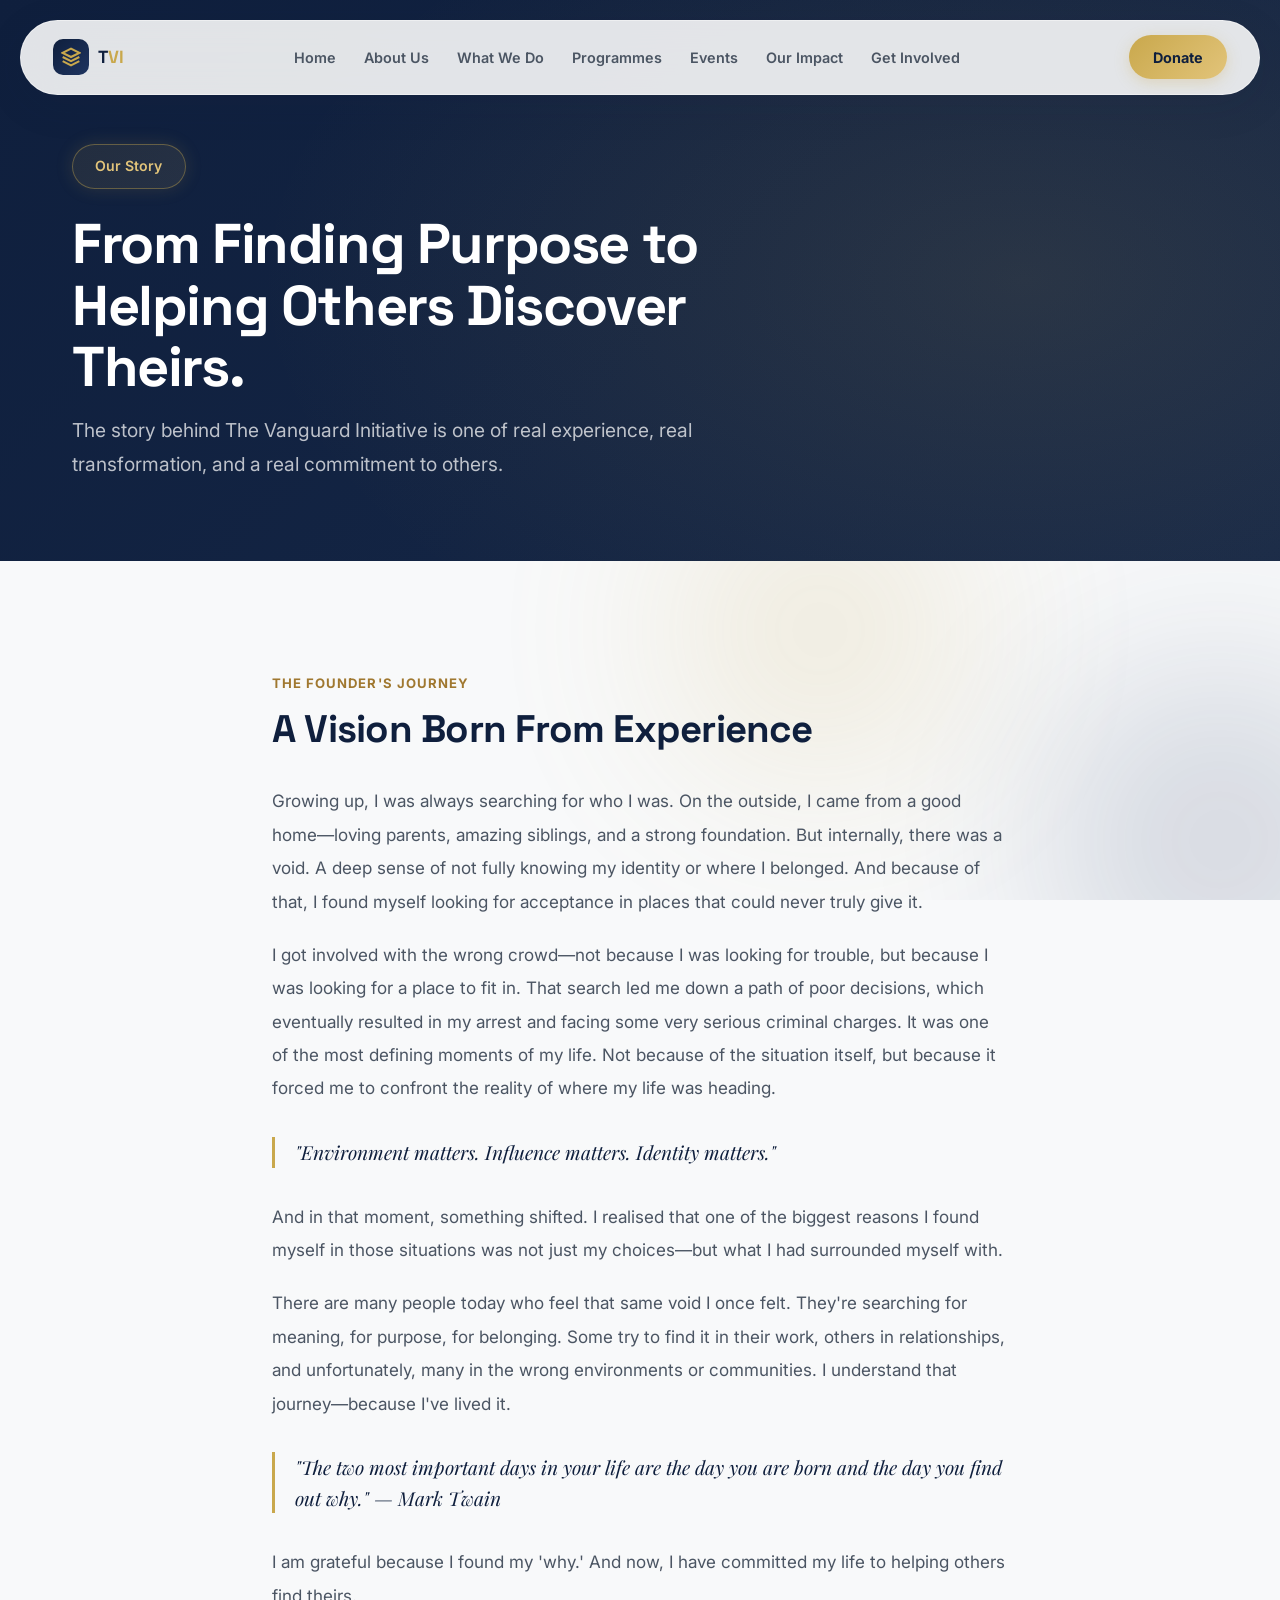
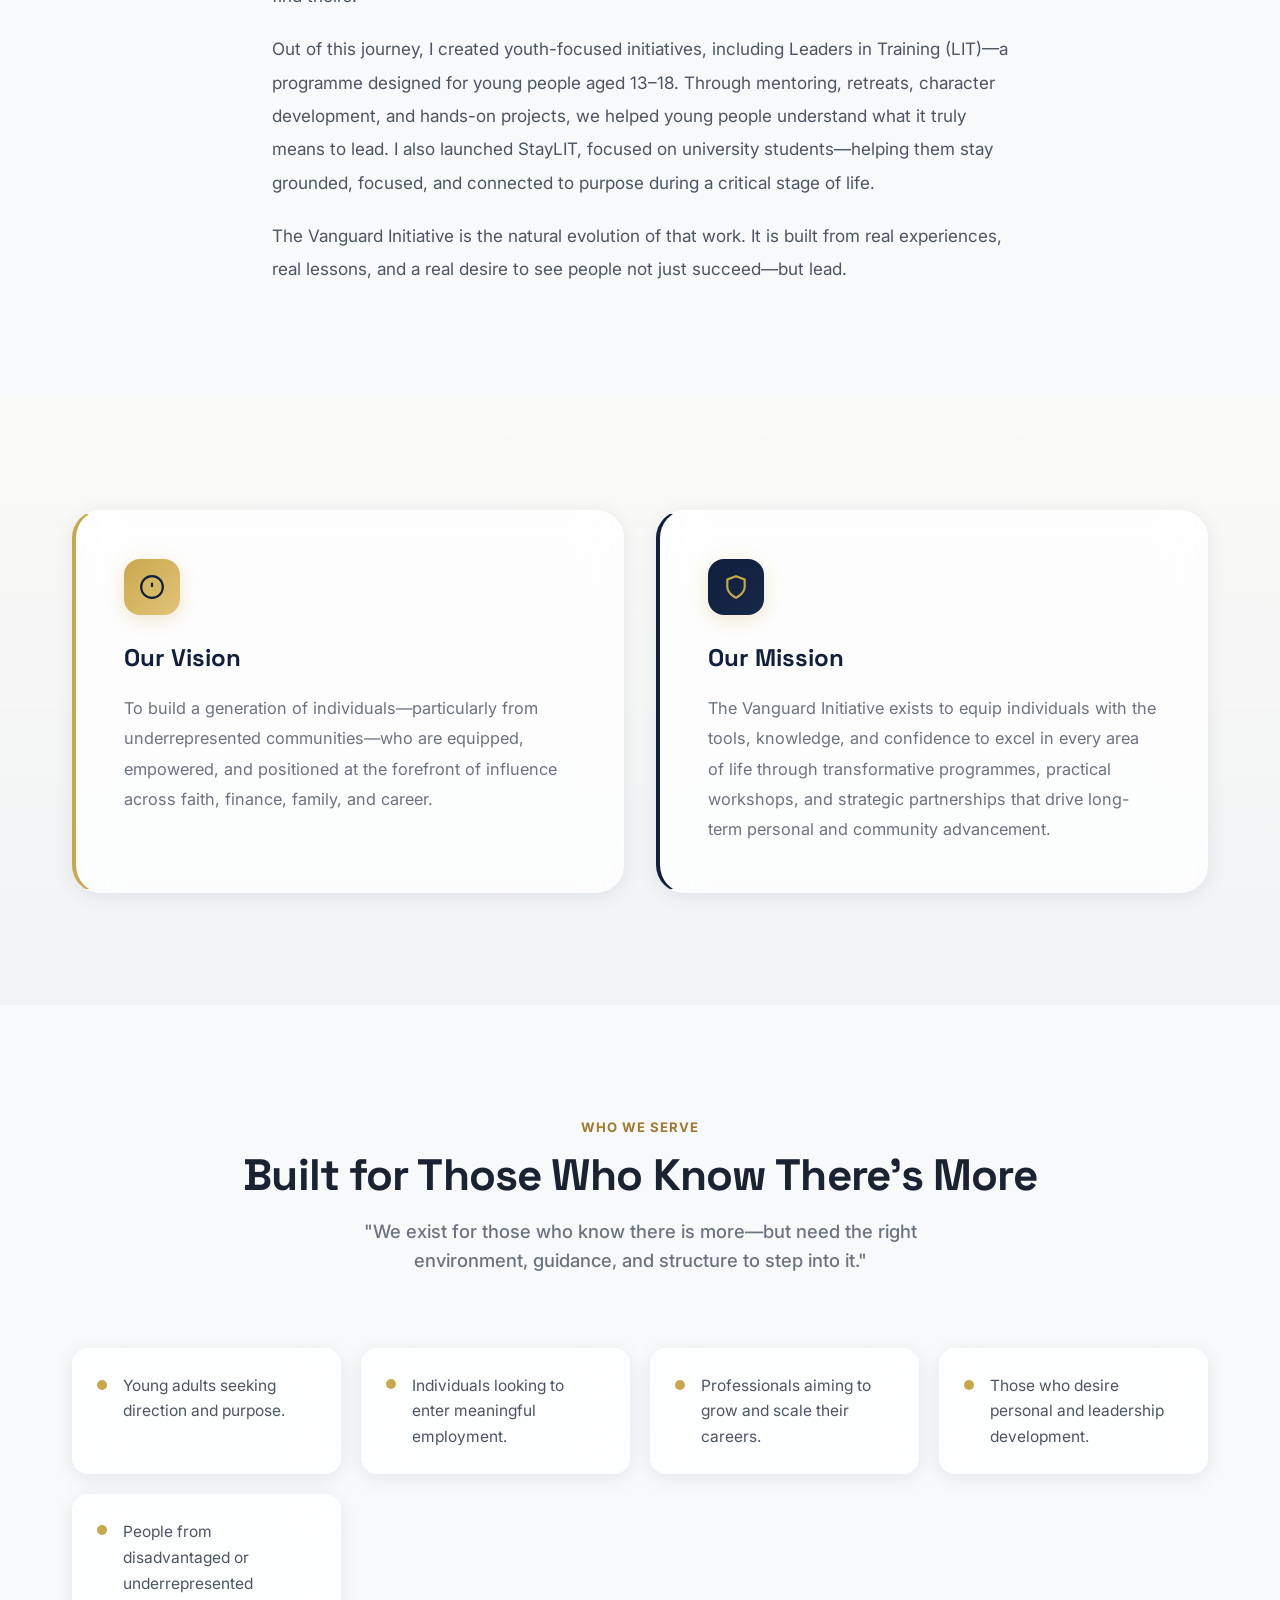
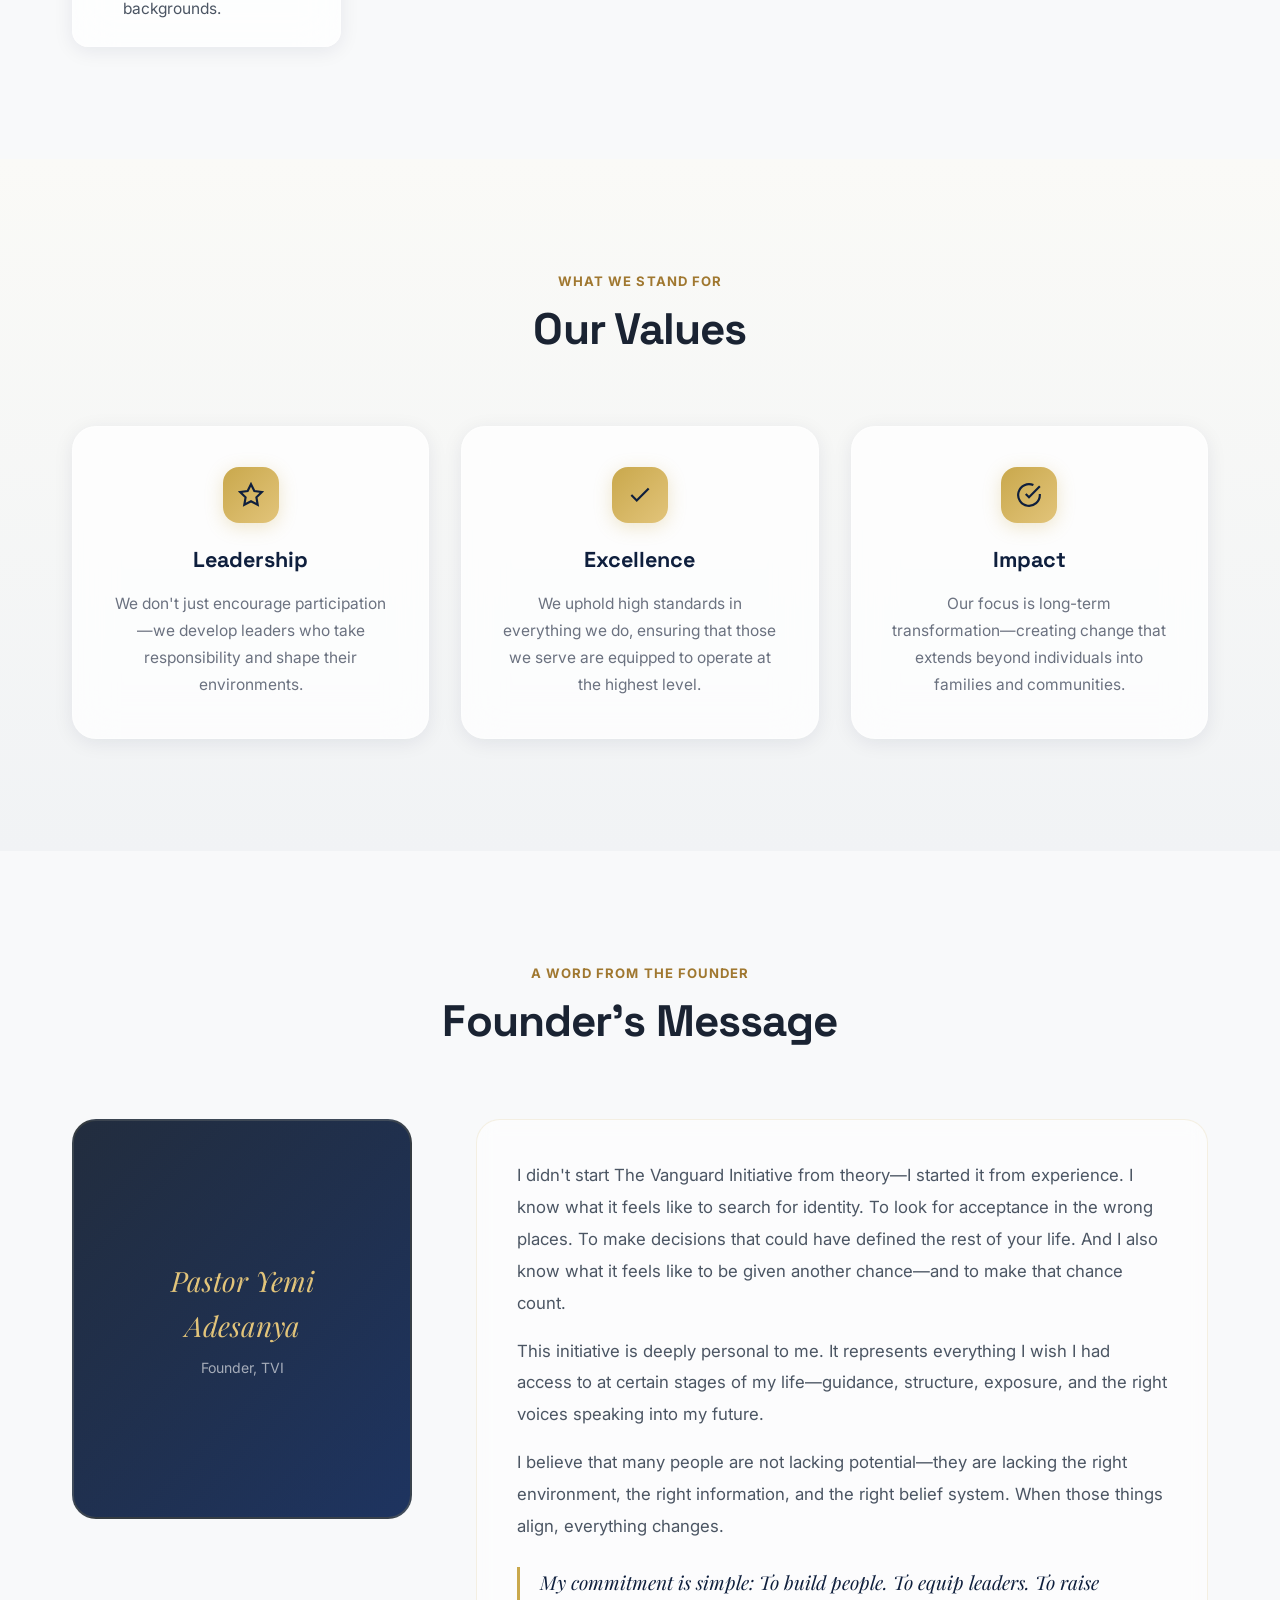
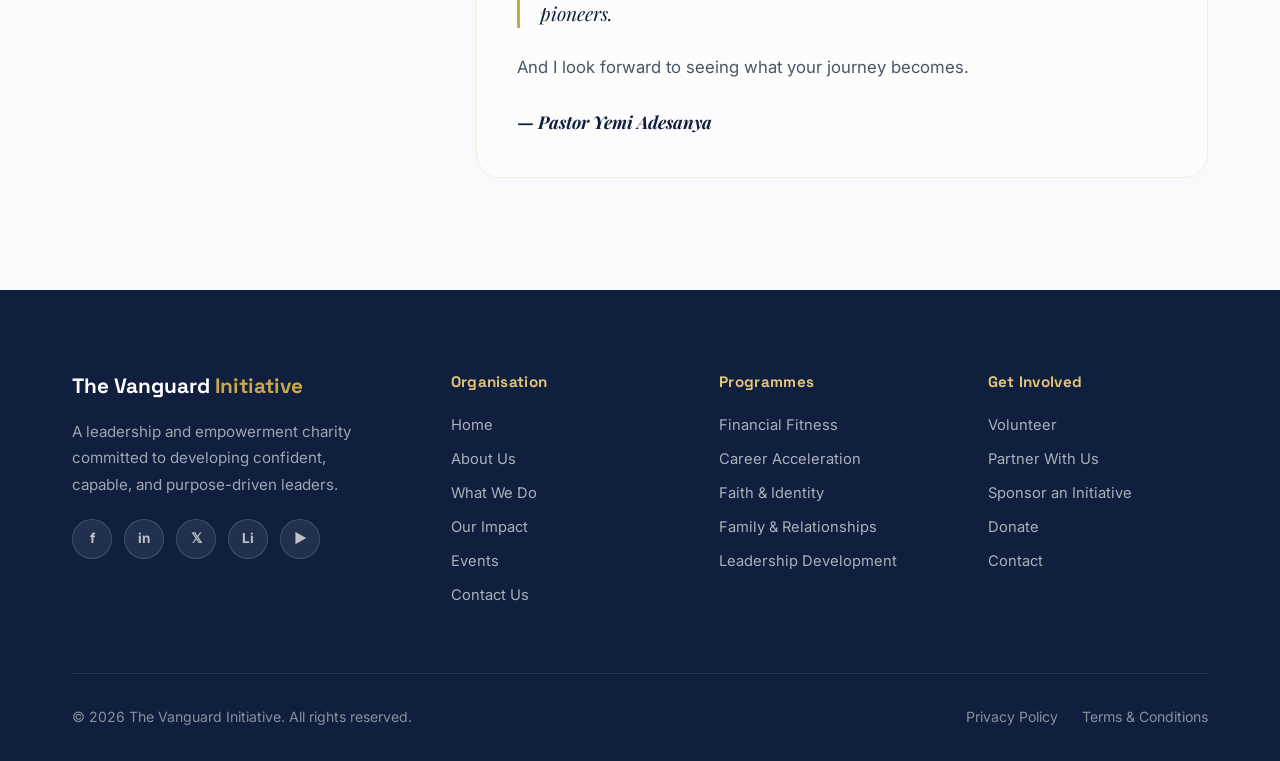
==== about.html @ 24e4d001 "Initial commit — TVI website" ====
<!DOCTYPE html>
<html lang="en">
<head>
<meta charset="UTF-8"/>
<meta name="viewport" content="width=device-width, initial-scale=1, viewport-fit=cover"/>
<title>About Us | The Vanguard Initiative</title>
<meta name="description" content="Learn the story behind TVI, our vision, mission, and the founder's journey."/>
<meta property="og:title" content="About Us | The Vanguard Initiative"/>
<meta property="og:description" content="Learn the story behind TVI, our vision, mission, and the founder's journey."/>
<meta property="og:type" content="website"/>
<link rel="preconnect" href="https://fonts.googleapis.com"/>
<link href="https://fonts.googleapis.com/css2?family=Inter:wght@300;400;500;600;700;800;900&family=Space+Grotesk:wght@300;400;500;600;700&family=Playfair+Display:ital,wght@0,700;1,700&display=swap" rel="stylesheet"/>
<link rel="stylesheet" href="/assets/style.css"/>
</head>
<body>

<div class="animated-bg">
  <div class="glow-orb glow-orb-1"></div>
  <div class="glow-orb glow-orb-2"></div>
  <div class="glow-orb glow-orb-3"></div>
</div>

<!-- NAV -->
<nav class="nav-bar">
  <div class="nav-content">
    <a class="nav-logo" href="/">
      <div class="nav-logo-icon">
        <svg viewBox="0 0 24 24" fill="none" stroke="currentColor" stroke-width="2.5"><path d="M12 2L2 7l10 5 10-5-10-5z"/><path d="M2 17l10 5 10-5"/><path d="M2 12l10 5 10-5"/></svg>
      </div>
      <span class="nav-logo-text">T<span>VI</span></span>
    </a>
    <div class="nav-links" id="desktopNav">
      <a href="/">Home</a>
      <a href="/about.html">About Us</a>
      <a href="/what-we-do.html">What We Do</a>
      <a href="/programmes.html">Programmes</a>
      <a href="/events.html">Events</a>
      <a href="/impact.html">Our Impact</a>
      <a href="/get-involved.html">Get Involved</a>
    </div>
    <div style="display:flex;align-items:center;gap:0.75rem;">
      <a class="nav-donate" href="/donate.html">Donate</a>
      <button class="mobile-menu-btn" onclick="toggleMobileMenu()" aria-label="Menu">
        <svg id="menuIcon" viewBox="0 0 24 24" fill="none" stroke="currentColor" stroke-width="2.5"><line x1="3" y1="6" x2="21" y2="6"/><line x1="3" y1="12" x2="21" y2="12"/><line x1="3" y1="18" x2="21" y2="18"/></svg>
      </button>
    </div>
  </div>
  <div class="mobile-menu" id="mobileMenu">
    <a href="/">Home</a>
    <a href="/about.html">About Us</a>
    <a href="/what-we-do.html">What We Do</a>
    <a href="/programmes.html">Programmes</a>
    <a href="/events.html">Events</a>
    <a href="/impact.html">Our Impact</a>
    <a href="/get-involved.html">Get Involved</a>
    <a href="/contact.html">Contact Us</a>
    <a class="nav-donate" href="/donate.html">Donate</a>
  </div>
</nav>

<main>

  <div class="hero-inner">
    <div class="container">
      <div class="hero-inner-content">
        <div class="hero-badge" style="margin-bottom:1.5rem;">Our Story</div>
        <h1>From Finding Purpose to Helping Others Discover Theirs.</h1>
        <p>The story behind The Vanguard Initiative is one of real experience, real transformation, and a real commitment to others.</p>
      </div>
    </div>
  </div>

  <section class="section">
    <div class="container-sm">
      <span class="section-eyebrow" style="display:block;margin-bottom:0.75rem;">The Founder's Journey</span>
      <h2 style="font-family:'Space Grotesk',sans-serif;font-size:2.4rem;font-weight:800;color:var(--navy);letter-spacing:-0.02em;margin-bottom:2rem;line-height:1.2;">A Vision Born From Experience</h2>
      <div style="font-size:1.07rem;color:var(--gray-700);line-height:1.95;">
        <p style="margin-bottom:1.25rem;">Growing up, I was always searching for who I was. On the outside, I came from a good home—loving parents, amazing siblings, and a strong foundation. But internally, there was a void. A deep sense of not fully knowing my identity or where I belonged. And because of that, I found myself looking for acceptance in places that could never truly give it.</p>
        <p style="margin-bottom:1.25rem;">I got involved with the wrong crowd—not because I was looking for trouble, but because I was looking for a place to fit in. That search led me down a path of poor decisions, which eventually resulted in my arrest and facing some very serious criminal charges. It was one of the most defining moments of my life. Not because of the situation itself, but because it forced me to confront the reality of where my life was heading.</p>
        <div class="pull-quote" style="margin:2rem 0;">"Environment matters. Influence matters. Identity matters."</div>
        <p style="margin-bottom:1.25rem;">And in that moment, something shifted. I realised that one of the biggest reasons I found myself in those situations was not just my choices—but what I had surrounded myself with.</p>
        <p style="margin-bottom:1.25rem;">There are many people today who feel that same void I once felt. They're searching for meaning, for purpose, for belonging. Some try to find it in their work, others in relationships, and unfortunately, many in the wrong environments or communities. I understand that journey—because I've lived it.</p>
        <div class="pull-quote" style="margin:2rem 0;">"The two most important days in your life are the day you are born and the day you find out why." — Mark Twain</div>
        <p style="margin-bottom:1.25rem;">I am grateful because I found my 'why.' And now, I have committed my life to helping others find theirs.</p>
        <p style="margin-bottom:1.25rem;">Out of this journey, I created youth-focused initiatives, including Leaders in Training (LIT)—a programme designed for young people aged 13–18. Through mentoring, retreats, character development, and hands-on projects, we helped young people understand what it truly means to lead. I also launched StayLIT, focused on university students—helping them stay grounded, focused, and connected to purpose during a critical stage of life.</p>
        <p>The Vanguard Initiative is the natural evolution of that work. It is built from real experiences, real lessons, and a real desire to see people not just succeed—but lead.</p>
      </div>
    </div>
  </section>

  <section class="section section-alt">
    <div class="container">
      <div class="cards-grid-2">
        <div class="glass-card" style="padding:3rem;border-radius:28px;border-left:4px solid var(--gold);">
          <div class="icon-box" style="margin-bottom:1.5rem;"><svg viewBox="0 0 24 24" fill="none" stroke="currentColor" stroke-width="2"><circle cx="12" cy="12" r="10"/><line x1="12" y1="8" x2="12" y2="12"/><line x1="12" y1="16" x2="12.01" y2="16"/></svg></div>
          <h3 style="font-family:'Space Grotesk',sans-serif;font-size:1.5rem;font-weight:800;color:var(--navy);margin-bottom:1rem;">Our Vision</h3>
          <p style="color:var(--gray-600);line-height:1.85;font-size:1.02rem;">To build a generation of individuals—particularly from underrepresented communities—who are equipped, empowered, and positioned at the forefront of influence across faith, finance, family, and career.</p>
        </div>
        <div class="glass-card" style="padding:3rem;border-radius:28px;border-left:4px solid var(--navy);">
          <div class="icon-box icon-box-navy" style="margin-bottom:1.5rem;"><svg viewBox="0 0 24 24" fill="none" stroke="currentColor" stroke-width="2"><path d="M12 22s8-4 8-10V5l-8-3-8 3v7c0 6 8 10 8 10z"/></svg></div>
          <h3 style="font-family:'Space Grotesk',sans-serif;font-size:1.5rem;font-weight:800;color:var(--navy);margin-bottom:1rem;">Our Mission</h3>
          <p style="color:var(--gray-600);line-height:1.85;font-size:1.02rem;">The Vanguard Initiative exists to equip individuals with the tools, knowledge, and confidence to excel in every area of life through transformative programmes, practical workshops, and strategic partnerships that drive long-term personal and community advancement.</p>
        </div>
      </div>
    </div>
  </section>

  <section class="section">
    <div class="container">
      <div class="section-header">
        <span class="section-eyebrow">Who We Serve</span>
        <h2 class="section-title">Built for Those Who Know There's More</h2>
        <p class="section-subtitle">"We exist for those who know there is more—but need the right environment, guidance, and structure to step into it."</p>
      </div>
      <div class="audience-grid">
        <div class="audience-card glass-card"><div class="audience-dot"></div><p>Young adults seeking direction and purpose.</p></div>
        <div class="audience-card glass-card"><div class="audience-dot"></div><p>Individuals looking to enter meaningful employment.</p></div>
        <div class="audience-card glass-card"><div class="audience-dot"></div><p>Professionals aiming to grow and scale their careers.</p></div>
        <div class="audience-card glass-card"><div class="audience-dot"></div><p>Those who desire personal and leadership development.</p></div>
        <div class="audience-card glass-card"><div class="audience-dot"></div><p>People from disadvantaged or underrepresented backgrounds.</p></div>
      </div>
    </div>
  </section>

  <section class="section section-alt">
    <div class="container">
      <div class="section-header">
        <span class="section-eyebrow">What We Stand For</span>
        <h2 class="section-title">Our Values</h2>
      </div>
      <div class="cards-grid-3">
        <div class="value-card glass-card">
          <div class="icon-box" style="margin:0 auto;"><svg viewBox="0 0 24 24" fill="none" stroke="currentColor" stroke-width="2"><polygon points="12 2 15.09 8.26 22 9.27 17 14.14 18.18 21.02 12 17.77 5.82 21.02 7 14.14 2 9.27 8.91 8.26 12 2"/></svg></div>
          <h3>Leadership</h3>
          <p>We don't just encourage participation—we develop leaders who take responsibility and shape their environments.</p>
        </div>
        <div class="value-card glass-card">
          <div class="icon-box" style="margin:0 auto;"><svg viewBox="0 0 24 24" fill="none" stroke="currentColor" stroke-width="2"><polyline points="20 6 9 17 4 12"/></svg></div>
          <h3>Excellence</h3>
          <p>We uphold high standards in everything we do, ensuring that those we serve are equipped to operate at the highest level.</p>
        </div>
        <div class="value-card glass-card">
          <div class="icon-box" style="margin:0 auto;"><svg viewBox="0 0 24 24" fill="none" stroke="currentColor" stroke-width="2"><path d="M22 11.08V12a10 10 0 1 1-5.93-9.14"/><polyline points="22 4 12 14.01 9 11.01"/></svg></div>
          <h3>Impact</h3>
          <p>Our focus is long-term transformation—creating change that extends beyond individuals into families and communities.</p>
        </div>
      </div>
    </div>
  </section>

  <section class="section">
    <div class="container">
      <div class="section-header">
        <span class="section-eyebrow">A Word From the Founder</span>
        <h2 class="section-title">Founder's Message</h2>
      </div>
      <div class="founder-wrap">
        <div class="founder-img">
          <div class="founder-img-inner">
            <span class="serif">Pastor Yemi<br>Adesanya</span>
            <p style="color:rgba(255,255,255,0.6);font-size:0.88rem;margin-top:0.5rem;">Founder, TVI</p>
          </div>
        </div>
        <div class="founder-msg">
          <blockquote>
            <p style="margin-bottom:1rem;">I didn't start The Vanguard Initiative from theory—I started it from experience. I know what it feels like to search for identity. To look for acceptance in the wrong places. To make decisions that could have defined the rest of your life. And I also know what it feels like to be given another chance—and to make that chance count.</p>
            <p style="margin-bottom:1rem;">This initiative is deeply personal to me. It represents everything I wish I had access to at certain stages of my life—guidance, structure, exposure, and the right voices speaking into my future.</p>
            <p style="margin-bottom:1rem;">I believe that many people are not lacking potential—they are lacking the right environment, the right information, and the right belief system. When those things align, everything changes.</p>
            <div class="pull-quote" style="margin:1.5rem 0;">My commitment is simple: To build people. To equip leaders. To raise pioneers.</div>
            <p>And I look forward to seeing what your journey becomes.</p>
          </blockquote>
          <p class="founder-sig">— Pastor Yemi Adesanya</p>
        </div>
      </div>
    </div>
  </section>

</main>

<!-- FOOTER IN HOME (shared via include trick) -->
</div>

<!-- ===== ABOUT ===== -->
<div class="page" id="page-about">
  <div class="hero-inner">
    <div class="container">
      <div class="hero-inner-content">
        <div class="hero-badge" style="margin-bottom:1.5rem;">Our Story</div>
        <h1>From Finding Purpose to Helping Others Discover Theirs.</h1>
        <p>The story behind The Vanguard Initiative is one of real experience, real transformation, and a real commitment to others.</p>
      </div>
    </div>
  </div>

  <section class="section">
    <div class="container-sm">
      <span class="section-eyebrow" style="display:block;margin-bottom:0.75rem;">The Founder's Journey</span>
      <h2 style="font-family:'Space Grotesk',sans-serif;font-size:2.4rem;font-weight:800;color:var(--navy);letter-spacing:-0.02em;margin-bottom:2rem;line-height:1.2;">A Vision Born From Experience</h2>
      <div style="font-size:1.07rem;color:var(--gray-700);line-height:1.95;">
        <p style="margin-bottom:1.25rem;">Growing up, I was always searching for who I was. On the outside, I came from a good home—loving parents, amazing siblings, and a strong foundation. But internally, there was a void. A deep sense of not fully knowing my identity or where I belonged. And because of that, I found myself looking for acceptance in places that could never truly give it.</p>
        <p style="margin-bottom:1.25rem;">I got involved with the wrong crowd—not because I was looking for trouble, but because I was looking for a place to fit in. That search led me down a path of poor decisions, which eventually resulted in my arrest and facing some very serious criminal charges. It was one of the most defining moments of my life. Not because of the situation itself, but because it forced me to confront the reality of where my life was heading.</p>
        <div class="pull-quote" style="margin:2rem 0;">"Environment matters. Influence matters. Identity matters."</div>
        <p style="margin-bottom:1.25rem;">And in that moment, something shifted. I realised that one of the biggest reasons I found myself in those situations was not just my choices—but what I had surrounded myself with.</p>
        <p style="margin-bottom:1.25rem;">There are many people today who feel that same void I once felt. They're searching for meaning, for purpose, for belonging. Some try to find it in their work, others in relationships, and unfortunately, many in the wrong environments or communities. I understand that journey—because I've lived it.</p>
        <div class="pull-quote" style="margin:2rem 0;">"The two most important days in your life are the day you are born and the day you find out why." — Mark Twain</div>
        <p style="margin-bottom:1.25rem;">I am grateful because I found my 'why.' And now, I have committed my life to helping others find theirs.</p>
        <p style="margin-bottom:1.25rem;">Out of this journey, I created youth-focused initiatives, including Leaders in Training (LIT)—a programme designed for young people aged 13–18. Through mentoring, retreats, character development, and hands-on projects, we helped young people understand what it truly means to lead. I also launched StayLIT, focused on university students—helping them stay grounded, focused, and connected to purpose during a critical stage of life.</p>
        <p>The Vanguard Initiative is the natural evolution of that work. It is built from real experiences, real lessons, and a real desire to see people not just succeed—but lead.</p>
      </div>
    </div>
  </section>

  <section class="section section-alt">
    <div class="container">
      <div class="cards-grid-2">
        <div class="glass-card" style="padding:3rem;border-radius:28px;border-left:4px solid var(--gold);">
          <div class="icon-box" style="margin-bottom:1.5rem;"><svg viewBox="0 0 24 24" fill="none" stroke="currentColor" stroke-width="2"><circle cx="12" cy="12" r="10"/><line x1="12" y1="8" x2="12" y2="12"/><line x1="12" y1="16" x2="12.01" y2="16"/></svg></div>
          <h3 style="font-family:'Space Grotesk',sans-serif;font-size:1.5rem;font-weight:800;color:var(--navy);margin-bottom:1rem;">Our Vision</h3>
          <p style="color:var(--gray-600);line-height:1.85;font-size:1.02rem;">To build a generation of individuals—particularly from underrepresented communities—who are equipped, empowered, and positioned at the forefront of influence across faith, finance, family, and career.</p>
        </div>
        <div class="glass-card" style="padding:3rem;border-radius:28px;border-left:4px solid var(--navy);">
          <div class="icon-box icon-box-navy" style="margin-bottom:1.5rem;"><svg viewBox="0 0 24 24" fill="none" stroke="currentColor" stroke-width="2"><path d="M12 22s8-4 8-10V5l-8-3-8 3v7c0 6 8 10 8 10z"/></svg></div>
          <h3 style="font-family:'Space Grotesk',sans-serif;font-size:1.5rem;font-weight:800;color:var(--navy);margin-bottom:1rem;">Our Mission</h3>
          <p style="color:var(--gray-600);line-height:1.85;font-size:1.02rem;">The Vanguard Initiative exists to equip individuals with the tools, knowledge, and confidence to excel in every area of life through transformative programmes, practical workshops, and strategic partnerships that drive long-term personal and community advancement.</p>
        </div>
      </div>
    </div>
  </section>

  <section class="section">
    <div class="container">
      <div class="section-header">
        <span class="section-eyebrow">Who We Serve</span>
        <h2 class="section-title">Built for Those Who Know There's More</h2>
        <p class="section-subtitle">"We exist for those who know there is more—but need the right environment, guidance, and structure to step into it."</p>
      </div>
      <div class="audience-grid">
        <div class="audience-card glass-card"><div class="audience-dot"></div><p>Young adults seeking direction and purpose.</p></div>
        <div class="audience-card glass-card"><div class="audience-dot"></div><p>Individuals looking to enter meaningful employment.</p></div>
        <div class="audience-card glass-card"><div class="audience-dot"></div><p>Professionals aiming to grow and scale their careers.</p></div>
        <div class="audience-card glass-card"><div class="audience-dot"></div><p>Those who desire personal and leadership development.</p></div>
        <div class="audience-card glass-card"><div class="audience-dot"></div><p>People from disadvantaged or underrepresented backgrounds.</p></div>
      </div>
    </div>
  </section>

  <section class="section section-alt">
    <div class="container">
      <div class="section-header">
        <span class="section-eyebrow">What We Stand For</span>
        <h2 class="section-title">Our Values</h2>
      </div>
      <div class="cards-grid-3">
        <div class="value-card glass-card">
          <div class="icon-box" style="margin:0 auto;"><svg viewBox="0 0 24 24" fill="none" stroke="currentColor" stroke-width="2"><polygon points="12 2 15.09 8.26 22 9.27 17 14.14 18.18 21.02 12 17.77 5.82 21.02 7 14.14 2 9.27 8.91 8.26 12 2"/></svg></div>
          <h3>Leadership</h3>
          <p>We don't just encourage participation—we develop leaders who take responsibility and shape their environments.</p>
        </div>
        <div class="value-card glass-card">
          <div class="icon-box" style="margin:0 auto;"><svg viewBox="0 0 24 24" fill="none" stroke="currentColor" stroke-width="2"><polyline points="20 6 9 17 4 12"/></svg></div>
          <h3>Excellence</h3>
          <p>We uphold high standards in everything we do, ensuring that those we serve are equipped to operate at the highest level.</p>
        </div>
        <div class="value-card glass-card">
          <div class="icon-box" style="margin:0 auto;"><svg viewBox="0 0 24 24" fill="none" stroke="currentColor" stroke-width="2"><path d="M22 11.08V12a10 10 0 1 1-5.93-9.14"/><polyline points="22 4 12 14.01 9 11.01"/></svg></div>
          <h3>Impact</h3>
          <p>Our focus is long-term transformation—creating change that extends beyond individuals into families and communities.</p>
        </div>
      </div>
    </div>
  </section>

  <section class="section">
    <div class="container">
      <div class="section-header">
        <span class="section-eyebrow">A Word From the Founder</span>
        <h2 class="section-title">Founder's Message</h2>
      </div>
      <div class="founder-wrap">
        <div class="founder-img">
          <div class="founder-img-inner">
            <span class="serif">Pastor Yemi<br>Adesanya</span>
            <p style="color:rgba(255,255,255,0.6);font-size:0.88rem;margin-top:0.5rem;">Founder, TVI</p>
          </div>
        </div>
        <div class="founder-msg">
          <blockquote>
            <p style="margin-bottom:1rem;">I didn't start The Vanguard Initiative from theory—I started it from experience. I know what it feels like to search for identity. To look for acceptance in the wrong places. To make decisions that could have defined the rest of your life. And I also know what it feels like to be given another chance—and to make that chance count.</p>
            <p style="margin-bottom:1rem;">This initiative is deeply personal to me. It represents everything I wish I had access to at certain stages of my life—guidance, structure, exposure, and the right voices speaking into my future.</p>
            <p style="margin-bottom:1rem;">I believe that many people are not lacking potential—they are lacking the right environment, the right information, and the right belief system. When those things align, everything changes.</p>
            <div class="pull-quote" style="margin:1.5rem 0;">My commitment is simple: To build people. To equip leaders. To raise pioneers.</div>
            <p>And I look forward to seeing what your journey becomes.</p>
          </blockquote>
          <p class="founder-sig">— Pastor Yemi Adesanya</p>
        </div>
      </div>
    </div>
  </section>
</div>

<!-- ===== WHAT WE DO ===== -->
<div class="page" id="page-whatwedo">
  <div class="hero-inner">
    <div class="container">
      <div class="hero-inner-content">
        <div class="hero-badge" style="margin-bottom:1.5rem;">Our Approach</div>
        <h1>How We Equip and Empower</h1>
        <p>A holistic approach to personal growth, leadership, and community advancement.</p>
      </div>
    </div>
  </div>

  <section class="section">
    <div class="container">
      <div class="section-header">
        <span class="section-eyebrow">The Journey</span>
        <h2 class="section-title">Our Development Journey</h2>
        <p class="section-subtitle">We believe true development involves the whole person. Here's how we structure the journey.</p>
      </div>
      <div class="glass-card" style="border-radius:28px;padding:3rem;">
        <div class="process-row">
          <div class="process-step">
            <span class="process-num">01</span>
            <h4>Discover</h4>
            <p>Understand identity, purpose, and potential.</p>
          </div>
          <div class="process-step">
            <span class="process-num">02</span>
            <h4>Develop</h4>
            <p>Build knowledge, skills, and mindset.</p>
          </div>
          <div class="process-step">
            <span class="process-num">03</span>
            <h4>Equip</h4>
            <p>Practical tools, workshops, and mentorship.</p>
          </div>
          <div class="process-step">
            <span class="process-num">04</span>
            <h4>Lead</h4>
            <p>Step into leadership with confidence.</p>
          </div>
          <div class="process-step">
            <span class="process-num">05</span>
            <h4>Impact</h4>
            <p>Create change in family and community.</p>
          </div>
        </div>
      </div>
    </div>
  </section>

  <section class="section section-alt">
    <div class="container">
      <div class="section-header">
        <span class="section-eyebrow">Core Pillars</span>
        <h2 class="section-title">Five Pillars of Transformation</h2>
      </div>
      <div style="display:flex;flex-direction:column;gap:3.5rem;">
        <div class="two-col">
          <div class="col-text">
            <div class="icon-box" style="margin-bottom:1.25rem;"><svg viewBox="0 0 24 24" fill="none" stroke="currentColor" stroke-width="2"><path d="M20.84 4.61a5.5 5.5 0 0 0-7.78 0L12 5.67l-1.06-1.06a5.5 5.5 0 0 0-7.78 7.78l1.06 1.06L12 21.23l7.78-7.78 1.06-1.06a5.5 5.5 0 0 0 0-7.78z"/></svg></div>
            <h2>Faith &amp; Identity</h2>
            <p>Helping individuals develop a clear sense of identity, purpose, and personal values. We explore what it means to know who you are and live intentionally from that place.</p>
            <a class="btn-primary" href="/programmes.html" style="margin-top:1rem;">Explore Programmes</a>
          </div>
          <div><div class="col-image-box"><div class="col-image-box-text"><span class="serif">"Know who you are."</span></div></div></div>
        </div>
        <div class="two-col reverse">
          <div class="col-text">
            <div class="icon-box" style="margin-bottom:1.25rem;"><svg viewBox="0 0 24 24" fill="none" stroke="currentColor" stroke-width="2"><line x1="12" y1="1" x2="12" y2="23"/><path d="M17 5H9.5a3.5 3.5 0 0 0 0 7h5a3.5 3.5 0 0 1 0 7H6"/></svg></div>
            <h2>Financial Empowerment</h2>
            <p>Equipping people with the knowledge to build wealth, manage money, and create financial stability—practically and sustainably.</p>
            <a class="btn-primary" href="/programmes.html" style="margin-top:1rem;">Explore Programmes</a>
          </div>
          <div class="col-image"><div class="col-image-box"><div class="col-image-box-text"><span class="serif">"Build for the future."</span></div></div></div>
        </div>
        <div class="two-col">
          <div class="col-text">
            <div class="icon-box" style="margin-bottom:1.25rem;"><svg viewBox="0 0 24 24" fill="none" stroke="currentColor" stroke-width="2"><rect x="2" y="7" width="20" height="14" rx="2"/><path d="M16 21V5a2 2 0 0 0-2-2h-4a2 2 0 0 0-2 2v16"/></svg></div>
            <h2>Career &amp; Enterprise</h2>
            <p>Supporting employability, career progression, and entrepreneurship—equipping individuals with the skills and exposure to move their careers forward.</p>
            <a class="btn-primary" href="/programmes.html" style="margin-top:1rem;">Explore Programmes</a>
          </div>
          <div><div class="col-image-box"><div class="col-image-box-text"><span class="serif">"Progress on purpose."</span></div></div></div>
        </div>
      </div>
    </div>
  </section>

  <section class="section">
    <div class="container">
      <div class="section-header">
        <span class="section-eyebrow">How We Deliver</span>
        <h2 class="section-title">Our Delivery Model</h2>
      </div>
      <div class="cards-grid-3">
        <div class="feature-card glass-card">
          <div class="icon-box"><svg viewBox="0 0 24 24" fill="none" stroke="currentColor" stroke-width="2"><rect x="3" y="4" width="18" height="18" rx="2" ry="2"/><line x1="16" y1="2" x2="16" y2="6"/><line x1="8" y1="2" x2="8" y2="6"/><line x1="3" y1="10" x2="21" y2="10"/></svg></div>
          <h3>Practical Workshops &amp; Seminars</h3>
          <p>Hands-on learning experiences that translate knowledge into practical action. Sessions are interactive, relevant, and designed to create immediate takeaways.</p>
        </div>
        <div class="feature-card glass-card">
          <div class="icon-box"><svg viewBox="0 0 24 24" fill="none" stroke="currentColor" stroke-width="2"><path d="M17 21v-2a4 4 0 0 0-4-4H5a4 4 0 0 0-4 4v2"/><circle cx="9" cy="7" r="4"/><path d="M23 21v-2a4 4 0 0 0-3-3.87"/><path d="M16 3.13a4 4 0 0 1 0 7.75"/></svg></div>
          <h3>Mentorship &amp; Personal Development</h3>
          <p>One-to-one and group mentoring that connects participants with experienced guides who support their growth journey over time.</p>
        </div>
        <div class="feature-card glass-card">
          <div class="icon-box"><svg viewBox="0 0 24 24" fill="none" stroke="currentColor" stroke-width="2"><path d="M18 8h1a4 4 0 0 1 0 8h-1"/><path d="M2 8h16v9a4 4 0 0 1-4 4H6a4 4 0 0 1-4-4V8z"/><line x1="6" y1="1" x2="6" y2="4"/><line x1="10" y1="1" x2="10" y2="4"/><line x1="14" y1="1" x2="14" y2="4"/></svg></div>
          <h3>Strategic Partnerships</h3>
          <p>Collaboration with organisations, institutions, and community bodies to widen reach, pool resources, and create sustainable impact.</p>
        </div>
      </div>
    </div>
  </section>
</div>

<!-- ===== PROGRAMMES ===== -->
<div class="page" id="page-programmes">
  <div class="hero-inner">
    <div class="container">
      <div class="hero-inner-content">
        <div class="hero-badge" style="margin-bottom:1.5rem;">EMERGE Series</div>
        <h1>The EMERGE Programme Series</h1>
        <p>Practical learning. Purposeful growth. Leadership for life. Each programme is designed to help individuals progress from where they are to where they want to be.</p>
      </div>
    </div>
  </div>

  <section class="section">
    <div class="container">
      <div class="cards-grid-2" id="programmeCards">
        <div class="programme-card glass-card">
          <div class="programme-header">
            <div class="icon-box icon-box-navy"><svg viewBox="0 0 24 24" fill="none" stroke="currentColor" stroke-width="2"><line x1="12" y1="1" x2="12" y2="23"/><path d="M17 5H9.5a3.5 3.5 0 0 0 0 7h5a3.5 3.5 0 0 1 0 7H6"/></svg></div>
            <h3>Emerge: Financial Fitness</h3>
          </div>
          <div class="programme-body">
            <p>Develop practical financial skills and the confidence to make informed financial decisions that create lasting stability.</p>
            <ul class="programme-outcomes">
              <li>Budgeting and money management</li>
              <li>Saving and financial planning</li>
              <li>Understanding debt and credit</li>
              <li>Building healthy financial habits</li>
            </ul>
            <button class="btn-primary" onclick="showEnquiryForm('Emerge: Financial Fitness')">Register Your Interest</button>
          </div>
        </div>
        <div class="programme-card glass-card">
          <div class="programme-header">
            <div class="icon-box icon-box-navy"><svg viewBox="0 0 24 24" fill="none" stroke="currentColor" stroke-width="2"><rect x="2" y="7" width="20" height="14" rx="2"/><path d="M16 21V5a2 2 0 0 0-2-2h-4a2 2 0 0 0-2 2v16"/></svg></div>
            <h3>Emerge: Career Acceleration</h3>
          </div>
          <div class="programme-body">
            <p>Prepare for meaningful employment, professional growth, and long-term career development in any field.</p>
            <ul class="programme-outcomes">
              <li>CV and interview preparation</li>
              <li>Workplace communication skills</li>
              <li>Professional development</li>
              <li>Career planning and networking</li>
            </ul>
            <button class="btn-primary" onclick="showEnquiryForm('Emerge: Career Acceleration')">Register Your Interest</button>
          </div>
        </div>
        <div class="programme-card glass-card">
          <div class="programme-header">
            <div class="icon-box icon-box-navy"><svg viewBox="0 0 24 24" fill="none" stroke="currentColor" stroke-width="2"><path d="M20.84 4.61a5.5 5.5 0 0 0-7.78 0L12 5.67l-1.06-1.06a5.5 5.5 0 0 0-7.78 7.78l1.06 1.06L12 21.23l7.78-7.78 1.06-1.06a5.5 5.5 0 0 0 0-7.78z"/></svg></div>
            <h3>Emerge: Faith &amp; Identity</h3>
          </div>
          <div class="programme-body">
            <p>Explore personal identity, values, purpose, and the role of faith in navigating everyday life with confidence.</p>
            <ul class="programme-outcomes">
              <li>Identity and self-awareness</li>
              <li>Purpose and personal values</li>
              <li>Building confidence and resilience</li>
              <li>Developing positive habits</li>
            </ul>
            <button class="btn-primary" onclick="showEnquiryForm('Emerge: Faith & Identity')">Register Your Interest</button>
          </div>
        </div>
        <div class="programme-card glass-card">
          <div class="programme-header">
            <div class="icon-box icon-box-navy"><svg viewBox="0 0 24 24" fill="none" stroke="currentColor" stroke-width="2"><path d="M17 21v-2a4 4 0 0 0-4-4H5a4 4 0 0 0-4 4v2"/><circle cx="9" cy="7" r="4"/><path d="M23 21v-2a4 4 0 0 0-3-3.87"/><path d="M16 3.13a4 4 0 0 1 0 7.75"/></svg></div>
            <h3>Emerge: Family &amp; Relationships</h3>
          </div>
          <div class="programme-body">
            <p>Build the knowledge and skills needed to nurture healthy relationships and create stronger family environments.</p>
            <ul class="programme-outcomes">
              <li>Effective communication</li>
              <li>Healthy boundaries</li>
              <li>Conflict resolution</li>
              <li>Family relationship dynamics</li>
            </ul>
            <button class="btn-primary" onclick="showEnquiryForm('Emerge: Family & Relationships')">Register Your Interest</button>
          </div>
        </div>
        <div class="programme-card glass-card" style="grid-column:span 1;">
          <div class="programme-header">
            <div class="icon-box icon-box-navy"><svg viewBox="0 0 24 24" fill="none" stroke="currentColor" stroke-width="2"><polygon points="12 2 15.09 8.26 22 9.27 17 14.14 18.18 21.02 12 17.77 5.82 21.02 7 14.14 2 9.27 8.91 8.26 12 2"/></svg></div>
            <h3>Emerge: Leadership Development</h3>
          </div>
          <div class="programme-body">
            <p>Build the character, confidence, and practical skills to lead effectively and make a lasting positive difference in your community.</p>
            <ul class="programme-outcomes">
              <li>Leadership fundamentals</li>
              <li>Decision-making and accountability</li>
              <li>Public speaking and communication</li>
              <li>Teamwork and community leadership</li>
            </ul>
            <button class="btn-primary" onclick="showEnquiryForm('Emerge: Leadership Development')">Register Your Interest</button>
          </div>
        </div>
      </div>

      <!-- Enquiry Form -->
      <div id="enquiryFormSection" style="display:none;margin-top:4rem;">
        <div class="form-wrap glass-card" style="max-width:700px;margin:0 auto;">
          <h3 style="font-family:'Space Grotesk',sans-serif;font-size:1.75rem;font-weight:800;color:var(--navy);margin-bottom:0.5rem;">Register Your Interest</h3>
          <p style="color:var(--gray-600);margin-bottom:2rem;">Complete the form below and a member of our team will be in touch with programme details.</p>
          <div id="programmeFormContent">
            <div class="form-group">
              <label>Full Name *</label>
              <input type="text" id="pFullName" placeholder="Your full name"/>
            </div>
            <div class="form-row">
              <div class="form-group">
                <label>Email Address *</label>
                <input type="email" id="pEmail" placeholder="your.email@example.com"/>
              </div>
              <div class="form-group">
                <label>Phone Number</label>
                <input type="tel" id="pPhone" placeholder="+44 7000 000000"/>
              </div>
            </div>
            <div class="form-group">
              <label>Programme of Interest *</label>
              <select id="pProgramme">
                <option value="">Select a programme</option>
                <option>Emerge: Financial Fitness</option>
                <option>Emerge: Career Acceleration</option>
                <option>Emerge: Faith &amp; Identity</option>
                <option>Emerge: Family &amp; Relationships</option>
                <option>Emerge: Leadership Development</option>
              </select>
            </div>
            <div class="form-group">
              <label>Short Message</label>
              <textarea id="pMessage" placeholder="Tell us a little about yourself and why you're interested in this programme..."></textarea>
            </div>
            <div style="display:flex;gap:1rem;flex-wrap:wrap;">
              <button class="btn-primary" onclick="submitProgrammeForm()">Submit Enquiry</button>
              <button class="btn-secondary" onclick="hideEnquiryForm()">Cancel</button>
            </div>
          </div>
          <div class="form-success" id="programmeFormSuccess">
            <span class="check">✦</span>
            <h3>Enquiry Received</h3>
            <p>Thank you for your interest. A member of the TVI team will be in touch with programme information shortly.</p>
          </div>
        </div>
      </div>
    </div>
  </section>
</div>

<!-- ===== GET INVOLVED ===== -->
<div class="page" id="page-getinvolved">
  <div class="hero-inner">
    <div class="container">
      <div class="hero-inner-content">
        <div class="hero-badge" style="margin-bottom:1.5rem;">Get Involved</div>
        <h1>Be Part of the Movement</h1>
        <p>Your time, skills, resources, and partnerships can help equip the next generation of leaders.</p>
      </div>
    </div>
  </div>

  <section class="section">
    <div class="container">
      <div class="cards-grid-2">
        <div class="involve-card glass-card">
          <div class="icon-box"><svg viewBox="0 0 24 24" fill="none" stroke="currentColor" stroke-width="2"><path d="M22 10v6M2 10l10-5 10 5-10 5z"/><path d="M6 12v5c3 3 9 3 12 0v-5"/></svg></div>
          <h3>Join a Programme</h3>
          <p>Take part in one of our structured development programmes and begin your journey towards personal and professional growth.</p>
          <a class="btn-primary" href="/programmes.html">Explore Programmes</a>
        </div>
        <div class="involve-card glass-card">
          <div class="icon-box"><svg viewBox="0 0 24 24" fill="none" stroke="currentColor" stroke-width="2"><path d="M17 21v-2a4 4 0 0 0-4-4H5a4 4 0 0 0-4 4v2"/><circle cx="9" cy="7" r="4"/><path d="M23 21v-2a4 4 0 0 0-3-3.87"/><path d="M16 3.13a4 4 0 0 1 0 7.75"/></svg></div>
          <h3>Volunteer</h3>
          <p>Share your time, talents, and experience to support our programmes and help create opportunities for others to grow.</p>
          <a class="btn-primary" href="#involveForm" onclick="setInvolveType('Volunteer')">Become a Volunteer</a>
        </div>
        <div class="involve-card glass-card">
          <div class="icon-box"><svg viewBox="0 0 24 24" fill="none" stroke="currentColor" stroke-width="2"><rect x="2" y="3" width="20" height="14" rx="2"/><path d="M8 21h8M12 17v4"/></svg></div>
          <h3>Partner With Us</h3>
          <p>Collaborate with us as an organisation, expert, or institution to expand opportunities and deliver meaningful community initiatives.</p>
          <a class="btn-primary" href="#involveForm" onclick="setInvolveType('Partner')">Become a Partner</a>
        </div>
        <div class="involve-card glass-card">
          <div class="icon-box"><svg viewBox="0 0 24 24" fill="none" stroke="currentColor" stroke-width="2"><path d="M12 22s8-4 8-10V5l-8-3-8 3v7c0 6 8 10 8 10z"/></svg></div>
          <h3>Sponsor an Initiative</h3>
          <p>Help us extend our reach, deliver programmes, and make development opportunities accessible to more communities.</p>
          <a class="btn-primary" href="#involveForm" onclick="setInvolveType('Sponsor')">Sponsor a Programme</a>
        </div>
      </div>
    </div>
  </section>

  <section class="section section-alt" id="involveForm">
    <div class="container-sm">
      <div class="section-header">
        <span class="section-eyebrow">Get In Touch</span>
        <h2 class="section-title">Volunteer, Partner &amp; Sponsor Enquiries</h2>
      </div>
      <div class="form-wrap glass-card" id="involveFormContent">
        <div class="form-group">
          <label>Enquiry Type *</label>
          <select id="involveType">
            <option value="">Select enquiry type</option>
            <option value="Volunteer">Volunteer</option>
            <option value="Partner">Partner</option>
            <option value="Sponsor">Sponsor</option>
          </select>
        </div>
        <div class="form-row">
          <div class="form-group">
            <label>Full Name *</label>
            <input type="text" id="iName" placeholder="Your full name"/>
          </div>
          <div class="form-group">
            <label>Email Address *</label>
            <input type="email" id="iEmail" placeholder="your.email@example.com"/>
          </div>
        </div>
        <div class="form-row">
          <div class="form-group">
            <label>Phone Number</label>
            <input type="tel" id="iPhone" placeholder="+44 7000 000000"/>
          </div>
          <div class="form-group">
            <label>Organisation (Optional)</label>
            <input type="text" id="iOrg" placeholder="Your organisation name"/>
          </div>
        </div>
        <div class="form-group">
          <label>Area of Interest</label>
          <input type="text" id="iArea" placeholder="e.g. Workshop facilitation, financial mentoring, event support…"/>
        </div>
        <div class="form-group">
          <label>Relevant Skills or Experience</label>
          <textarea id="iSkills" placeholder="Tell us about relevant experience or skills you bring…" style="min-height:100px;"></textarea>
        </div>
        <div class="form-group">
          <label>Message</label>
          <textarea id="iMessage" placeholder="Any additional details you'd like to share…"></textarea>
        </div>
        <button class="btn-primary" onclick="submitInvolveForm()">Send Enquiry</button>
      </div>
      <div class="form-success" id="involveFormSuccess">
        <span class="check">✦</span>
        <h3>Thank You for Reaching Out</h3>
        <p>Your enquiry has been received. A member of the TVI team will be in touch with you soon.</p>
      </div>
    </div>
  </section>
</div>

<!-- ===== EVENTS ===== -->
<div class="page" id="page-events">
  <div class="hero-inner">
    <div class="container">
      <div class="hero-inner-content">
        <div class="hero-badge" style="margin-bottom:1.5rem;">Events</div>
        <h1>Events &amp; Experiences</h1>
        <p>Spaces for learning, connection, and transformation.</p>
      </div>
    </div>
  </div>

  <section class="section">
    <div class="container">
      <div class="section-header">
        <span class="section-eyebrow">Upcoming</span>
        <h2 class="section-title">Upcoming Events</h2>
      </div>
      <div class="event-placeholder">
        <svg viewBox="0 0 24 24" fill="none" stroke="currentColor" stroke-width="1.5"><rect x="3" y="4" width="18" height="18" rx="2" ry="2"/><line x1="16" y1="2" x2="16" y2="6"/><line x1="8" y1="2" x2="8" y2="6"/><line x1="3" y1="10" x2="21" y2="10"/></svg>
        <h3>New Events Coming Soon</h3>
        <p>Join our mailing list to hear about upcoming workshops, seminars, and community opportunities.</p>
        <div style="margin-top:2rem;display:flex;gap:0.75rem;justify-content:center;flex-wrap:wrap;">
          <input type="email" placeholder="your.email@example.com" style="padding:0.8rem 1.25rem;border:2px solid var(--gray-200);border-radius:100px;font-size:0.95rem;outline:none;min-width:260px;font-family:'Inter',sans-serif;" id="eventEmail"/>
          <button class="btn-primary" onclick="joinMailingList()">Join Mailing List</button>
        </div>
        <p id="eventMailSuccess" style="display:none;color:var(--gold-dark);font-weight:600;margin-top:1rem;">✦ You're on the list! We'll be in touch.</p>
      </div>
    </div>
  </section>

  <section class="section section-alt">
    <div class="container">
      <div class="section-header">
        <span class="section-eyebrow">Past Events</span>
        <h2 class="section-title">Previous Events &amp; Experiences</h2>
        <p class="section-subtitle">A record of our community gatherings, workshops, and leadership events.</p>
      </div>
      <div class="event-placeholder" style="border-style:solid;border-color:rgba(201,168,76,0.15);">
        <svg viewBox="0 0 24 24" fill="none" stroke="currentColor" stroke-width="1.5"><rect x="3" y="3" width="18" height="18" rx="2" ry="2"/><circle cx="8.5" cy="8.5" r="1.5"/><polyline points="21 15 16 10 5 21"/></svg>
        <h3>Event Gallery Coming Soon</h3>
        <p>Photographs, testimonials, and summaries from our past events will be added here.</p>
      </div>
    </div>
  </section>
</div>

<!-- ===== IMPACT ===== -->
<div class="page" id="page-impact">
  <div class="hero-inner">
    <div class="container">
      <div class="hero-inner-content">
        <div class="hero-badge" style="margin-bottom:1.5rem;">Our Impact</div>
        <h1>Creating Change That Lasts</h1>
        <p>Every person equipped is an opportunity for a family and community to grow.</p>
      </div>
    </div>
  </div>

  <section class="section section-navy">
    <div class="container">
      <div class="section-header">
        <span class="section-eyebrow" style="color:var(--gold-light);">Numbers</span>
        <h2 class="section-title">Our Impact at a Glance</h2>
        <p class="section-subtitle" style="color:rgba(255,255,255,0.6);font-style:italic;">Figures will be updated as verified data becomes available.</p>
      </div>
      <div class="stats-row">
        <div class="stat-box glass-card" style="background:rgba(255,255,255,0.07);border:1px solid rgba(255,255,255,0.12);">
          <span class="impact-num">—</span>
          <span class="impact-label">Participants Supported</span>
          <span class="impact-placeholder">Placeholder — to be updated</span>
        </div>
        <div class="stat-box glass-card" style="background:rgba(255,255,255,0.07);border:1px solid rgba(255,255,255,0.12);">
          <span class="impact-num">—</span>
          <span class="impact-label">Programmes Delivered</span>
          <span class="impact-placeholder">Placeholder — to be updated</span>
        </div>
        <div class="stat-box glass-card" style="background:rgba(255,255,255,0.07);border:1px solid rgba(255,255,255,0.12);">
          <span class="impact-num">—</span>
          <span class="impact-label">Volunteers Engaged</span>
          <span class="impact-placeholder">Placeholder — to be updated</span>
        </div>
        <div class="stat-box glass-card" style="background:rgba(255,255,255,0.07);border:1px solid rgba(255,255,255,0.12);">
          <span class="impact-num">—</span>
          <span class="impact-label">Communities Reached</span>
          <span class="impact-placeholder">Placeholder — to be updated</span>
        </div>
        <div class="stat-box glass-card" style="background:rgba(255,255,255,0.07);border:1px solid rgba(255,255,255,0.12);">
          <span class="impact-num">—</span>
          <span class="impact-label">Partnerships Established</span>
          <span class="impact-placeholder">Placeholder — to be updated</span>
        </div>
      </div>
    </div>
  </section>

  <section class="section">
    <div class="container">
      <div class="section-header">
        <span class="section-eyebrow">Three Areas</span>
        <h2 class="section-title">Our Impact Approach</h2>
      </div>
      <div class="cards-grid-3">
        <div class="feature-card glass-card">
          <div class="icon-box"><svg viewBox="0 0 24 24" fill="none" stroke="currentColor" stroke-width="2"><polygon points="12 2 15.09 8.26 22 9.27 17 14.14 18.18 21.02 12 17.77 5.82 21.02 7 14.14 2 9.27 8.91 8.26 12 2"/></svg></div>
          <h3>Personal Development &amp; Leadership</h3>
          <p>Building the confidence, skills, and character to lead in every area of life. We measure growth in identity, purpose, and decision-making.</p>
        </div>
        <div class="feature-card glass-card">
          <div class="icon-box"><svg viewBox="0 0 24 24" fill="none" stroke="currentColor" stroke-width="2"><line x1="12" y1="1" x2="12" y2="23"/><path d="M17 5H9.5a3.5 3.5 0 0 0 0 7h5a3.5 3.5 0 0 1 0 7H6"/></svg></div>
          <h3>Career &amp; Financial Empowerment</h3>
          <p>Equipping individuals to access meaningful employment, build financial stability, and make long-term progress in their careers.</p>
        </div>
        <div class="feature-card glass-card">
          <div class="icon-box"><svg viewBox="0 0 24 24" fill="none" stroke="currentColor" stroke-width="2"><path d="M17 21v-2a4 4 0 0 0-4-4H5a4 4 0 0 0-4 4v2"/><circle cx="9" cy="7" r="4"/><path d="M23 21v-2a4 4 0 0 0-3-3.87"/><path d="M16 3.13a4 4 0 0 1 0 7.75"/></svg></div>
          <h3>Community Engagement &amp; Advancement</h3>
          <p>Creating ripple effects that extend from the individual into their family, network, and wider community.</p>
        </div>
      </div>
    </div>
  </section>

  <section class="section section-alt">
    <div class="container">
      <div class="section-header">
        <span class="section-eyebrow">Stories</span>
        <h2 class="section-title">Transformation Stories</h2>
        <p class="section-subtitle">Real accounts from people who have been part of the TVI journey.</p>
      </div>
      <div class="cards-grid-3">
        <div class="testimonial-card glass-card" style="opacity:0.7;">
          <span class="quote-mark">"</span>
          <p class="testimonial-text" style="color:var(--gray-400);font-style:normal;">Participant story coming soon. Genuine testimonials will be added as they are gathered from programme participants.</p>
          <div class="testimonial-author">
            <div class="author-avatar">?</div>
            <div><p class="author-name">Participant Name</p><p class="author-role">Programme, Year</p></div>
          </div>
        </div>
        <div class="testimonial-card glass-card" style="opacity:0.7;">
          <span class="quote-mark">"</span>
          <p class="testimonial-text" style="color:var(--gray-400);font-style:normal;">Participant story coming soon. Genuine testimonials will be added as they are gathered from programme participants.</p>
          <div class="testimonial-author">
            <div class="author-avatar">?</div>
            <div><p class="author-name">Participant Name</p><p class="author-role">Programme, Year</p></div>
          </div>
        </div>
        <div class="testimonial-card glass-card" style="opacity:0.7;">
          <span class="quote-mark">"</span>
          <p class="testimonial-text" style="color:var(--gray-400);font-style:normal;">Participant story coming soon. Genuine testimonials will be added as they are gathered from programme participants.</p>
          <div class="testimonial-author">
            <div class="author-avatar">?</div>
            <div><p class="author-name">Participant Name</p><p class="author-role">Programme, Year</p></div>
          </div>
        </div>
      </div>
    </div>
  </section>
</div>

<!-- ===== DONATE ===== -->
<div class="page" id="page-donate">
  <div class="hero-inner">
    <div class="container">
      <div class="hero-inner-content">
        <div class="hero-badge" style="margin-bottom:1.5rem;">Support TVI</div>
        <h1>Support the Vision</h1>
        <p>Help us build people, equip leaders, and raise pioneers.</p>
      </div>
    </div>
  </div>

  <section class="section">
    <div class="container">
      <div class="two-col">
        <div class="col-text">
          <span class="section-eyebrow">Why Your Support Matters</span>
          <h2>Your Support Creates Real Change</h2>
          <p>Your support helps us deliver life-changing programmes, reach underserved communities, and create opportunities for future leaders. Every contribution goes towards creating lasting impact.</p>
          <div class="cards-grid-3" style="grid-template-columns:1fr;gap:1.25rem;margin-top:2rem;">
            <div class="audience-card glass-card"><div class="audience-dot"></div><p>Delivering transformative leadership and empowerment programmes.</p></div>
            <div class="audience-card glass-card"><div class="audience-dot"></div><p>Reaching underserved and disadvantaged communities.</p></div>
            <div class="audience-card glass-card"><div class="audience-dot"></div><p>Developing and equipping the next generation of leaders.</p></div>
          </div>
        </div>
        <div>
          <div class="form-wrap glass-card" id="donateFormContent">
            <h3 style="font-family:'Space Grotesk',sans-serif;font-size:1.5rem;font-weight:800;color:var(--navy);margin-bottom:1.5rem;">Make a Donation</h3>
            <div class="donation-type">
              <button class="type-btn active" onclick="setDonationType('one-time',this)">One-time</button>
              <button class="type-btn" onclick="setDonationType('monthly',this)">Monthly</button>
            </div>
            <p style="font-size:0.88rem;font-weight:600;color:var(--gray-700);margin-bottom:0.75rem;">Select an amount</p>
            <div class="donation-amounts">
              <button class="amount-btn active" onclick="setAmount('£10',this)">£10</button>
              <button class="amount-btn" onclick="setAmount('£25',this)">£25</button>
              <button class="amount-btn" onclick="setAmount('£50',this)">£50</button>
              <button class="amount-btn" onclick="setAmount('£100',this)">£100</button>
              <button class="amount-btn" onclick="setAmount('£250',this)">£250</button>
            </div>
            <div class="form-group">
              <label>Or enter your own amount</label>
              <input type="text" id="customAmount" placeholder="£ Other amount"/>
            </div>
            <div class="form-row">
              <div class="form-group">
                <label>Full Name *</label>
                <input type="text" id="donorName" placeholder="Your full name"/>
              </div>
              <div class="form-group">
                <label>Email Address *</label>
                <input type="email" id="donorEmail" placeholder="your.email@example.com"/>
              </div>
            </div>
            <div class="form-group">
              <label>Message (Optional)</label>
              <textarea id="donorMessage" placeholder="Any message you'd like to include…" style="min-height:90px;"></textarea>
            </div>
            <div style="display:flex;align-items:center;gap:0.6rem;margin-bottom:1.25rem;">
              <input type="checkbox" id="anonymous" style="width:16px;height:16px;accent-color:var(--gold);"/>
              <label for="anonymous" style="margin:0;font-size:0.92rem;color:var(--gray-700);">Make this donation anonymous</label>
            </div>
            <div class="payment-note">
              <strong style="color:var(--navy);">Payment details coming soon.</strong> TVI's payment provider is being configured. Bank details or an online payment link will be added here once set up and tested. Please <a href="/contact.html" style="color:var(--gold-dark);">contact us</a> if you would like to discuss donating in the meantime.
            </div>
            <button class="btn-primary" style="width:100%;justify-content:center;margin-top:1.25rem;opacity:0.65;cursor:not-allowed;" disabled>Secure Payment — Coming Soon</button>
            <p style="font-size:0.8rem;color:var(--gray-600);margin-top:1rem;line-height:1.6;">Your personal data is handled in accordance with TVI's Privacy Policy. We will not share your details with third parties without your consent.</p>
          </div>
        </div>
      </div>
    </div>
  </section>
</div>

<!-- ===== CONTACT ===== -->
<div class="page" id="page-contact">
  <div class="hero-inner">
    <div class="container">
      <div class="hero-inner-content">
        <div class="hero-badge" style="margin-bottom:1.5rem;">Contact</div>
        <h1>Let's Start a Conversation</h1>
        <p>Have a question, want to get involved, or interested in working with us? We'd love to hear from you.</p>
      </div>
    </div>
  </div>

  <section class="section">
    <div class="container">
      <div class="two-col">
        <div>
          <span class="section-eyebrow">Contact Information</span>
          <h2 style="font-family:'Space Grotesk',sans-serif;font-size:2rem;font-weight:800;color:var(--navy);margin:0.75rem 0 2rem;line-height:1.2;">Get in Touch</h2>
          <div style="display:flex;flex-direction:column;gap:1.5rem;">
            <div class="audience-card glass-card" style="align-items:center;">
              <div class="icon-box" style="flex-shrink:0;"><svg viewBox="0 0 24 24" fill="none" stroke="currentColor" stroke-width="2"><path d="M4 4h16c1.1 0 2 .9 2 2v12c0 1.1-.9 2-2 2H4c-1.1 0-2-.9-2-2V6c0-1.1.9-2 2-2z"/><polyline points="22,6 12,13 2,6"/></svg></div>
              <div><p style="font-weight:700;color:var(--navy);margin-bottom:0.2rem;">Email</p><p style="color:var(--gray-600);font-size:0.95rem;">[Email address to be added]</p></div>
            </div>
            <div class="audience-card glass-card" style="align-items:center;">
              <div class="icon-box" style="flex-shrink:0;"><svg viewBox="0 0 24 24" fill="none" stroke="currentColor" stroke-width="2"><path d="M22 16.92v3a2 2 0 0 1-2.18 2 19.79 19.79 0 0 1-8.63-3.07A19.5 19.5 0 0 1 4.69 13.1 19.79 19.79 0 0 1 1.61 4.5 2 2 0 0 1 3.6 2.28h3a2 2 0 0 1 2 1.72c.127.96.361 1.903.7 2.81a2 2 0 0 1-.45 2.11L7.91 9.91a16 16 0 0 0 6.29 6.29l.95-.95a2 2 0 0 1 2.11-.45c.907.339 1.85.573 2.81.7A2 2 0 0 1 22 16.92z"/></svg></div>
              <div><p style="font-weight:700;color:var(--navy);margin-bottom:0.2rem;">Phone</p><p style="color:var(--gray-600);font-size:0.95rem;">[Phone number to be added]</p></div>
            </div>
            <div class="audience-card glass-card" style="align-items:center;">
              <div class="icon-box" style="flex-shrink:0;"><svg viewBox="0 0 24 24" fill="none" stroke="currentColor" stroke-width="2"><path d="M21 10c0 7-9 13-9 13s-9-6-9-13a9 9 0 0 1 18 0z"/><circle cx="12" cy="10" r="3"/></svg></div>
              <div><p style="font-weight:700;color:var(--navy);margin-bottom:0.2rem;">Address</p><p style="color:var(--gray-600);font-size:0.95rem;">[Office address to be added]</p></div>
            </div>
          </div>
          <div style="margin-top:2rem;">
            <p style="font-weight:700;color:var(--navy);margin-bottom:1rem;">Follow TVI</p>
            <div class="footer-social">
              <a class="social-icon" href="#" title="Facebook">f</a>
              <a class="social-icon" href="#" title="Instagram">in</a>
              <a class="social-icon" href="#" title="Twitter / X">𝕏</a>
              <a class="social-icon" href="#" title="LinkedIn">Li</a>
              <a class="social-icon" href="#" title="YouTube">▶</a>
            </div>
          </div>
        </div>
        <div>
          <div class="form-wrap glass-card" id="contactFormContent">
            <h3 style="font-family:'Space Grotesk',sans-serif;font-size:1.5rem;font-weight:800;color:var(--navy);margin-bottom:1.5rem;">Send a Message</h3>
            <div class="form-row">
              <div class="form-group">
                <label>Full Name *</label>
                <input type="text" id="cName" placeholder="Your full name"/>
              </div>
              <div class="form-group">
                <label>Email Address *</label>
                <input type="email" id="cEmail" placeholder="your.email@example.com"/>
              </div>
            </div>
            <div class="form-group">
              <label>Phone Number (Optional)</label>
              <input type="tel" id="cPhone" placeholder="+44 7000 000000"/>
            </div>
            <div class="form-group">
              <label>Subject *</label>
              <input type="text" id="cSubject" placeholder="What is your message about?"/>
            </div>
            <div class="form-group">
              <label>Message *</label>
              <textarea id="cMessage" placeholder="Your message…"></textarea>
            </div>
            <button class="btn-primary" onclick="submitContactForm()">Send Message</button>
          </div>
          <div class="form-success" id="contactFormSuccess">
            <span class="check">✦</span>
            <h3>Message Sent</h3>
            <p>Thank you for getting in touch. A member of the TVI team will respond to your message shortly.</p>
          </div>
        </div>
      </div>
    </div>
  </section>
</div>

<!-- FOOTER (shown on all pages) -->
<footer class="footer" id="siteFooter">
  <div class="container">
    <div class="footer-grid">
      <div class="footer-brand">
        <div class="footer-logo">The Vanguard <span>Initiative</span></div>
        <p>A leadership and empowerment charity committed to developing confident, capable, and purpose-driven leaders.</p>
        <div class="footer-social">
          <a class="social-icon" href="#" title="Facebook">f</a>
          <a class="social-icon" href="#" title="Instagram">in</a>
          <a class="social-icon" href="#" title="Twitter">𝕏</a>
          <a class="social-icon" href="#" title="LinkedIn">Li</a>
          <a class="social-icon" href="#" title="YouTube">▶</a>
        </div>
      </div>
      <div class="footer-col">
        <h4>Organisation</h4>
        <a href="/">Home</a>
        <a href="/about.html">About Us</a>
        <a href="/what-we-do.html">What We Do</a>
        <a href="/impact.html">Our Impact</a>
        <a href="/events.html">Events</a>
        <a href="/contact.html">Contact Us</a>
      </div>
      <div class="footer-col">
        <h4>Programmes</h4>
        <a href="/programmes.html">Financial Fitness</a>
        <a href="/programmes.html">Career Acceleration</a>
        <a href="/programmes.html">Faith &amp; Identity</a>
        <a href="/programmes.html">Family &amp; Relationships</a>
        <a href="/programmes.html">Leadership Development</a>
      </div>
      <div class="footer-col">
        <h4>Get Involved</h4>
        <a href="/get-involved.html">Volunteer</a>
        <a href="/get-involved.html">Partner With Us</a>
        <a href="/get-involved.html">Sponsor an Initiative</a>
        <a href="/donate.html">Donate</a>
        <a href="/contact.html">Contact</a>
      </div>
    </div>
    <div class="footer-bottom">
      <p>© <span id="footerYear"></span> The Vanguard Initiative. All rights reserved.</p>
      <div class="footer-bottom-links">
        <a href="/privacy.html">Privacy Policy</a>
        <a href="/terms.html">Terms &amp; Conditions</a>
      </div>
    </div>
  </div>
</footer>

<script src="/assets/main.js"></script>
</body>
</html>
---- assets/style.css ----
*{margin:0;padding:0;box-sizing:border-box;}
:root{
  --gold:#C9A84C;
  --gold-light:#E2C47A;
  --gold-dark:#A07830;
  --gold-glow:rgba(201,168,76,0.28);
  --navy:#0F1F3D;
  --navy-mid:#162848;
  --navy-light:#1E3460;
  --white:#ffffff;
  --off-white:#F8F9FA;
  --ivory:#FAFAF7;
  --gray-50:#F1F3F5;
  --gray-100:#E9ECEF;
  --gray-200:#DEE2E6;
  --gray-300:#CED4DA;
  --gray-600:#6B7280;
  --gray-700:#4B5563;
  --gray-800:#374151;
  --gray-900:#1A2332;
  --shadow-sm:0 1px 3px rgba(15,31,61,0.06);
  --shadow-md:0 4px 20px rgba(15,31,61,0.08);
  --shadow-lg:0 10px 40px rgba(15,31,61,0.10);
  --shadow-gold:0 0 30px var(--gold-glow);
}
body{font-family:'Inter',-apple-system,BlinkMacSystemFont,sans-serif;background:var(--off-white);color:var(--gray-900);line-height:1.6;overflow-x:hidden;}

/* ANIMATED BG */
.animated-bg{position:fixed;top:0;left:0;width:100%;height:100%;z-index:0;pointer-events:none;overflow:hidden;}
.glow-orb{position:absolute;border-radius:50%;filter:blur(90px);opacity:0.22;animation:float 22s infinite ease-in-out;}
.glow-orb-1{width:520px;height:520px;background:radial-gradient(circle,var(--gold-light),transparent);top:-200px;left:-200px;animation-delay:0s;}
.glow-orb-2{width:420px;height:420px;background:radial-gradient(circle,var(--navy-light),transparent);bottom:-150px;right:-150px;animation-delay:7s;}
.glow-orb-3{width:360px;height:360px;background:radial-gradient(circle,var(--gold),transparent);top:50%;left:50%;animation-delay:14s;}
@keyframes float{0%,100%{transform:translate(0,0) scale(1);}33%{transform:translate(50px,-50px) scale(1.1);}66%{transform:translate(-50px,50px) scale(0.9);}}

/* GLASS */
.glass-card{background:rgba(255,255,255,0.75);backdrop-filter:blur(20px);border:1px solid rgba(255,255,255,0.35);box-shadow:var(--shadow-md);}

/* NAV */
.nav-bar{position:fixed;top:20px;left:50%;transform:translateX(-50%);z-index:1000;width:calc(100% - 40px);max-width:1280px;}
.nav-content{background:rgba(255,255,255,0.88);backdrop-filter:blur(20px);border:1px solid rgba(255,255,255,0.4);border-radius:100px;padding:0.9rem 2rem;display:flex;justify-content:space-between;align-items:center;box-shadow:var(--shadow-lg);}
.nav-logo{display:flex;align-items:center;gap:0.6rem;text-decoration:none;}
.nav-logo-icon{width:36px;height:36px;background:linear-gradient(135deg,var(--navy),var(--navy-light));border-radius:10px;display:flex;align-items:center;justify-content:center;}
.nav-logo-icon svg{width:20px;height:20px;color:var(--gold);}
.nav-logo-text{font-family:'Space Grotesk',sans-serif;font-weight:800;font-size:1.1rem;color:var(--navy);}
.nav-logo-text span{color:var(--gold);}
.nav-links{display:flex;gap:1.75rem;align-items:center;}
.nav-links a{color:var(--gray-700);text-decoration:none;font-weight:600;font-size:0.9rem;transition:all 0.3s ease;position:relative;}
.nav-links a::after{content:'';position:absolute;bottom:-4px;left:50%;transform:translateX(-50%);width:0;height:2px;background:var(--gold);transition:width 0.3s ease;border-radius:10px;}
.nav-links a:hover{color:var(--gold-dark);}
.nav-links a:hover::after{width:100%;}
.nav-donate{padding:0.65rem 1.5rem;background:linear-gradient(135deg,var(--gold),var(--gold-light));color:var(--navy);border:none;border-radius:100px;font-weight:700;font-size:0.9rem;cursor:pointer;text-decoration:none;transition:all 0.3s ease;box-shadow:0 4px 15px var(--gold-glow);}
.nav-donate:hover{transform:translateY(-2px);box-shadow:0 8px 25px var(--gold-glow);}
.mobile-menu-btn{display:none;background:none;border:none;color:var(--navy);cursor:pointer;padding:0.5rem;}
.mobile-menu-btn svg{width:24px;height:24px;}
.mobile-menu{display:none;flex-direction:column;gap:0.5rem;padding:1rem 1.5rem;background:rgba(255,255,255,0.97);backdrop-filter:blur(20px);border-radius:20px;margin-top:0.75rem;}
.mobile-menu a{color:var(--gray-700);text-decoration:none;font-weight:600;padding:0.5rem 0;border-bottom:1px solid var(--gray-100);}
.mobile-menu a:last-child{border-bottom:none;}
.mobile-menu .nav-donate{margin-top:0.5rem;text-align:center;display:block;}

/* PAGES */
.page{display:none;min-height:100vh;}
.page.active{display:block;}

/* CONTAINER */
.container{max-width:1200px;margin:0 auto;padding:0 2rem;position:relative;z-index:1;}
.container-sm{max-width:800px;margin:0 auto;padding:0 2rem;position:relative;z-index:1;}

/* BUTTONS */
.btn-primary{padding:1rem 2.2rem;background:linear-gradient(135deg,var(--gold),var(--gold-light));color:var(--navy);border:none;border-radius:100px;font-weight:700;font-size:1rem;cursor:pointer;text-decoration:none;display:inline-flex;align-items:center;gap:0.5rem;transition:all 0.35s cubic-bezier(0.4,0,0.2,1);box-shadow:0 4px 20px var(--gold-glow);}
.btn-primary:hover{transform:translateY(-3px) scale(1.02);box-shadow:0 12px 35px var(--gold-glow);}
.btn-secondary{padding:1rem 2.2rem;background:var(--white);color:var(--navy);border:2px solid var(--gray-200);border-radius:100px;font-weight:600;font-size:1rem;cursor:pointer;text-decoration:none;display:inline-flex;align-items:center;gap:0.5rem;transition:all 0.3s ease;box-shadow:var(--shadow-sm);}
.btn-secondary:hover{transform:translateY(-2px);box-shadow:var(--shadow-md);border-color:var(--gold);color:var(--gold-dark);}
.btn-navy{padding:1rem 2.2rem;background:var(--navy);color:var(--white);border:2px solid var(--navy);border-radius:100px;font-weight:600;font-size:1rem;cursor:pointer;text-decoration:none;display:inline-flex;align-items:center;gap:0.5rem;transition:all 0.3s ease;}
.btn-navy:hover{transform:translateY(-2px);background:var(--navy-mid);box-shadow:var(--shadow-lg);}

/* SECTION */
.section{padding:7rem 0;position:relative;}
.section-alt{background:linear-gradient(180deg,var(--ivory) 0%,var(--gray-50) 100%);}
.section-navy{background:linear-gradient(135deg,var(--navy),var(--navy-mid));color:var(--white);}
.section-header{text-align:center;margin-bottom:4.5rem;}
.section-eyebrow{font-size:0.82rem;font-weight:700;letter-spacing:0.08em;color:var(--gold-dark);text-transform:uppercase;margin-bottom:0.75rem;display:block;}
.section-title{font-family:'Space Grotesk',sans-serif;font-size:2.75rem;font-weight:800;color:var(--gray-900);letter-spacing:-0.02em;margin-bottom:1rem;line-height:1.15;}
.section-subtitle{font-size:1.15rem;color:var(--gray-600);font-weight:500;max-width:600px;margin:0 auto;}
.section-navy .section-title{color:var(--white);}
.section-navy .section-subtitle{color:rgba(255,255,255,0.7);}

/* HERO - HOME */
.hero-home{padding:11rem 0 7rem;min-height:100vh;display:flex;align-items:center;position:relative;overflow:hidden;}
.hero-home::before{content:'';position:absolute;inset:0;background:radial-gradient(ellipse 80% 60% at 60% 40%,rgba(201,168,76,0.06) 0%,transparent 70%);pointer-events:none;}
.hero-grid{display:grid;grid-template-columns:1.15fr 0.85fr;gap:5rem;align-items:center;}
.hero-badge{display:inline-flex;align-items:center;gap:0.5rem;padding:0.65rem 1.4rem;background:linear-gradient(135deg,rgba(201,168,76,0.1),rgba(226,196,122,0.1));border:1.5px solid rgba(201,168,76,0.4);border-radius:100px;color:var(--gold-dark);font-size:0.88rem;font-weight:600;margin-bottom:1.5rem;box-shadow:0 0 18px rgba(201,168,76,0.15);animation:gentle-pulse 3s ease-in-out infinite;}
@keyframes gentle-pulse{0%,100%{box-shadow:0 0 18px rgba(201,168,76,0.15);}50%{box-shadow:0 0 28px rgba(201,168,76,0.3);}}
.hero-title{font-family:'Space Grotesk',sans-serif;font-size:4.2rem;font-weight:800;line-height:1.08;color:var(--gray-900);letter-spacing:-0.025em;margin-bottom:1.25rem;}
.gradient-text{background:linear-gradient(135deg,var(--gold),var(--gold-dark));-webkit-background-clip:text;-webkit-text-fill-color:transparent;background-clip:text;}
.navy-text{color:var(--navy);}
.hero-sub{font-size:1.3rem;color:var(--navy);font-weight:600;margin-bottom:1rem;font-family:'Space Grotesk',sans-serif;}
.hero-desc{font-size:1.1rem;color:var(--gray-600);line-height:1.85;max-width:90%;margin-bottom:2rem;}
.hero-btns{display:flex;gap:1rem;flex-wrap:wrap;}
.hero-image-wrap{display:flex;justify-content:center;align-items:center;}
.hero-img-card{animation:float-gentle 6s ease-in-out infinite;position:relative;}
@keyframes float-gentle{0%,100%{transform:translateY(0);}50%{transform:translateY(-18px);}}
.hero-img-inner{width:380px;height:480px;border-radius:28px;overflow:hidden;border:3px solid rgba(201,168,76,0.25);box-shadow:0 20px 60px rgba(15,31,61,0.12);background:linear-gradient(135deg,var(--navy),var(--navy-light));display:flex;align-items:center;justify-content:center;position:relative;}
.hero-img-inner::before{content:'';position:absolute;inset:0;background:linear-gradient(135deg,rgba(201,168,76,0.15),rgba(15,31,61,0.4));}
.hero-img-text{position:relative;z-index:1;text-align:center;color:var(--white);padding:2rem;}
.hero-img-text .big{font-family:'Playfair Display',serif;font-size:2.5rem;font-style:italic;color:var(--gold-light);margin-bottom:0.5rem;display:block;}
.hero-img-text .small{font-size:0.95rem;color:rgba(255,255,255,0.7);font-weight:500;}
.hero-scroll{display:flex;flex-direction:column;align-items:center;gap:0.5rem;margin-top:3rem;color:var(--gray-600);font-size:0.85rem;font-weight:500;}
.hero-scroll-line{width:1px;height:50px;background:linear-gradient(to bottom,var(--gold),transparent);animation:scroll-line 2s ease-in-out infinite;}
@keyframes scroll-line{0%,100%{opacity:0.4;transform:scaleY(1);}50%{opacity:1;transform:scaleY(1.2);}}

/* ICON BOX */
.icon-box{width:56px;height:56px;background:linear-gradient(135deg,var(--gold),var(--gold-light));border-radius:16px;display:flex;align-items:center;justify-content:center;box-shadow:0 4px 18px var(--gold-glow);flex-shrink:0;}
.icon-box svg{width:26px;height:26px;color:var(--navy);}
.icon-box-navy{background:linear-gradient(135deg,var(--navy),var(--navy-mid));}
.icon-box-navy svg{color:var(--gold);}

/* PILLARS / FEATURE CARDS */
.cards-grid-3{display:grid;grid-template-columns:repeat(auto-fit,minmax(320px,1fr));gap:2rem;}
.cards-grid-2{display:grid;grid-template-columns:repeat(auto-fit,minmax(380px,1fr));gap:2rem;}
.feature-card{padding:2.25rem;border-radius:24px;transition:all 0.4s cubic-bezier(0.4,0,0.2,1);}
.feature-card:hover{transform:translateY(-8px);box-shadow:0 20px 55px rgba(201,168,76,0.12);border-color:rgba(201,168,76,0.35);}
.feature-card h3{font-family:'Space Grotesk',sans-serif;font-size:1.3rem;font-weight:700;color:var(--gray-900);margin:1.1rem 0 0.6rem;}
.feature-card p{color:var(--gray-600);font-size:0.98rem;line-height:1.75;}
.feature-card .card-link{display:inline-flex;align-items:center;gap:0.4rem;color:var(--gold-dark);font-weight:700;font-size:0.9rem;text-decoration:none;margin-top:1.25rem;transition:gap 0.2s ease;}
.feature-card .card-link:hover{gap:0.7rem;}

/* TWO-COL */
.two-col{display:grid;grid-template-columns:1fr 1fr;gap:5rem;align-items:center;}
.two-col.reverse .col-image{order:-1;}
.col-image-box{border-radius:28px;overflow:hidden;background:linear-gradient(135deg,var(--navy),var(--navy-light));height:420px;display:flex;align-items:center;justify-content:center;border:2px solid rgba(201,168,76,0.2);box-shadow:var(--shadow-lg);position:relative;}
.col-image-box::before{content:'';position:absolute;inset:0;background:linear-gradient(135deg,rgba(201,168,76,0.12),transparent);}
.col-image-box-text{position:relative;z-index:1;text-align:center;color:var(--white);padding:2rem;}
.col-image-box-text .serif{font-family:'Playfair Display',serif;font-style:italic;font-size:2rem;color:var(--gold-light);margin-bottom:0.5rem;display:block;}
.col-text h2{font-family:'Space Grotesk',sans-serif;font-size:2.4rem;font-weight:800;color:var(--gray-900);letter-spacing:-0.02em;line-height:1.2;margin-bottom:1.25rem;}
.col-text p{color:var(--gray-600);font-size:1.05rem;line-height:1.85;margin-bottom:1rem;}
.pull-quote{border-left:3px solid var(--gold);padding-left:1.25rem;margin:1.5rem 0;font-family:'Playfair Display',serif;font-style:italic;font-size:1.2rem;color:var(--navy);line-height:1.6;}

/* STATS */
.stats-row{display:grid;grid-template-columns:repeat(auto-fit,minmax(200px,1fr));gap:2rem;}
.stat-box{text-align:center;padding:2rem;border-radius:20px;}
.stat-num{font-family:'Space Grotesk',sans-serif;font-size:3rem;font-weight:800;background:linear-gradient(135deg,var(--gold),var(--gold-dark));-webkit-background-clip:text;-webkit-text-fill-color:transparent;background-clip:text;display:block;}
.stat-label{color:var(--gray-600);font-size:0.95rem;font-weight:600;margin-top:0.25rem;}
.stat-placeholder{font-size:0.8rem;color:rgba(201,168,76,0.6);font-style:italic;}

/* PROCESS */
.process-row{display:flex;gap:0;align-items:stretch;flex-wrap:wrap;}
.process-step{flex:1;min-width:150px;text-align:center;padding:2rem 1rem;position:relative;}
.process-step:not(:last-child)::after{content:'→';position:absolute;right:-12px;top:50%;transform:translateY(-50%);font-size:1.5rem;color:var(--gold);z-index:1;}
.process-num{font-family:'Space Grotesk',sans-serif;font-size:2.5rem;font-weight:800;background:linear-gradient(135deg,var(--gold),var(--gold-dark));-webkit-background-clip:text;-webkit-text-fill-color:transparent;background-clip:text;display:block;margin-bottom:0.5rem;}
.process-step h4{font-family:'Space Grotesk',sans-serif;font-weight:700;color:var(--navy);margin-bottom:0.4rem;font-size:1.05rem;}
.process-step p{color:var(--gray-600);font-size:0.88rem;}

/* PROGRAMME CARDS */
.programme-card{border-radius:24px;overflow:hidden;transition:all 0.4s cubic-bezier(0.4,0,0.2,1);}
.programme-card:hover{transform:translateY(-10px);box-shadow:0 25px 65px rgba(201,168,76,0.12);}
.programme-header{padding:2rem 2rem 1rem;background:linear-gradient(135deg,var(--navy),var(--navy-mid));display:flex;align-items:center;gap:1rem;}
.programme-header h3{font-family:'Space Grotesk',sans-serif;font-size:1.25rem;font-weight:700;color:var(--white);}
.programme-body{padding:1.5rem 2rem 2rem;}
.programme-body p{color:var(--gray-600);font-size:0.97rem;line-height:1.75;margin-bottom:1.25rem;}
.programme-outcomes{list-style:none;margin-bottom:1.5rem;}
.programme-outcomes li{display:flex;align-items:flex-start;gap:0.6rem;color:var(--gray-700);font-size:0.92rem;margin-bottom:0.5rem;}
.programme-outcomes li::before{content:'✦';color:var(--gold);font-size:0.7rem;margin-top:0.3rem;flex-shrink:0;}

/* FORMS */
.form-wrap{padding:3rem;border-radius:28px;}
.form-group{margin-bottom:1.5rem;}
.form-group label{display:block;font-weight:600;color:var(--gray-800);margin-bottom:0.5rem;font-size:0.92rem;}
.form-group input,.form-group textarea,.form-group select{width:100%;padding:0.9rem 1.2rem;border:2px solid var(--gray-200);border-radius:12px;font-size:0.97rem;font-family:'Inter',sans-serif;color:var(--gray-900);background:var(--white);transition:all 0.3s ease;outline:none;}
.form-group input:focus,.form-group textarea:focus,.form-group select:focus{border-color:var(--gold);box-shadow:0 0 0 3px rgba(201,168,76,0.12);}
.form-group textarea{resize:vertical;min-height:130px;}
.form-row{display:grid;grid-template-columns:1fr 1fr;gap:1.25rem;}
.form-success{display:none;text-align:center;padding:3rem;background:linear-gradient(135deg,rgba(201,168,76,0.08),rgba(201,168,76,0.04));border-radius:20px;border:2px solid rgba(201,168,76,0.25);}
.form-success .check{font-size:3rem;margin-bottom:1rem;display:block;}
.form-success h3{font-family:'Space Grotesk',sans-serif;font-size:1.5rem;font-weight:700;color:var(--navy);margin-bottom:0.5rem;}
.form-success p{color:var(--gray-600);}

/* TESTIMONIAL */
.testimonial-card{padding:2.25rem;border-radius:24px;transition:all 0.4s ease;}
.testimonial-card:hover{transform:translateY(-6px);box-shadow:0 18px 50px rgba(201,168,76,0.1);}
.quote-mark{font-family:'Playfair Display',serif;font-size:4rem;line-height:1;color:var(--gold-light);margin-bottom:-0.5rem;display:block;}
.testimonial-text{font-size:1.02rem;color:var(--gray-700);line-height:1.8;font-style:italic;margin-bottom:1.5rem;}
.testimonial-author{display:flex;align-items:center;gap:0.75rem;}
.author-avatar{width:46px;height:46px;border-radius:50%;background:linear-gradient(135deg,var(--navy),var(--navy-light));display:flex;align-items:center;justify-content:center;color:var(--gold);font-weight:700;font-size:1.1rem;}
.author-name{font-weight:700;color:var(--gray-900);font-size:0.95rem;}
.author-role{font-size:0.85rem;color:var(--gray-600);}

/* VALUES */
.value-card{padding:2.5rem;border-radius:24px;text-align:center;transition:all 0.4s ease;}
.value-card:hover{transform:translateY(-8px);box-shadow:0 20px 55px rgba(201,168,76,0.1);}
.value-card h3{font-family:'Space Grotesk',sans-serif;font-size:1.35rem;font-weight:700;color:var(--navy);margin:1.25rem 0 0.75rem;}
.value-card p{color:var(--gray-600);line-height:1.75;font-size:0.97rem;}

/* HERO - INNER PAGES */
.hero-inner{padding:9rem 0 5rem;background:linear-gradient(135deg,var(--navy),var(--navy-mid));position:relative;overflow:hidden;}
.hero-inner::before{content:'';position:absolute;inset:0;background:radial-gradient(ellipse 60% 80% at 80% 50%,rgba(201,168,76,0.12),transparent);}
.hero-inner-content{position:relative;z-index:1;max-width:720px;}
.hero-inner h1{font-family:'Space Grotesk',sans-serif;font-size:3.5rem;font-weight:800;color:var(--white);letter-spacing:-0.025em;line-height:1.1;margin-bottom:1rem;}
.hero-inner p{font-size:1.2rem;color:rgba(255,255,255,0.72);line-height:1.75;}
.hero-inner .hero-badge{color:var(--gold-light);border-color:rgba(201,168,76,0.4);}

/* EVENTS */
.event-card{border-radius:24px;overflow:hidden;transition:all 0.4s ease;}
.event-card:hover{transform:translateY(-8px);box-shadow:0 22px 60px rgba(15,31,61,0.1);}
.event-card-img{height:180px;background:linear-gradient(135deg,var(--navy),var(--navy-light));display:flex;align-items:center;justify-content:center;position:relative;}
.event-card-img-text{color:var(--gold-light);font-family:'Playfair Display',serif;font-style:italic;font-size:1.4rem;}
.event-card-body{padding:1.75rem;}
.event-meta{display:flex;gap:1rem;margin-bottom:0.75rem;flex-wrap:wrap;}
.event-tag{padding:0.3rem 0.9rem;border-radius:100px;font-size:0.8rem;font-weight:700;background:rgba(201,168,76,0.1);color:var(--gold-dark);border:1px solid rgba(201,168,76,0.25);}
.event-date{display:flex;align-items:center;gap:0.4rem;color:var(--gray-600);font-size:0.88rem;font-weight:600;}
.event-card-body h3{font-family:'Space Grotesk',sans-serif;font-size:1.2rem;font-weight:700;color:var(--gray-900);margin-bottom:0.5rem;}
.event-card-body p{color:var(--gray-600);font-size:0.93rem;line-height:1.7;margin-bottom:1.25rem;}
.event-placeholder{text-align:center;padding:4rem 2rem;border-radius:24px;border:2px dashed rgba(201,168,76,0.3);background:rgba(201,168,76,0.03);}
.event-placeholder svg{width:48px;height:48px;color:var(--gold-light);margin-bottom:1rem;}
.event-placeholder h3{font-family:'Space Grotesk',sans-serif;font-size:1.3rem;font-weight:700;color:var(--navy);margin-bottom:0.5rem;}
.event-placeholder p{color:var(--gray-600);}

/* DONATE */
.donation-amounts{display:flex;flex-wrap:wrap;gap:0.75rem;margin-bottom:1.5rem;}
.amount-btn{padding:0.75rem 1.5rem;border:2px solid var(--gray-200);border-radius:12px;background:var(--white);color:var(--gray-800);font-weight:700;font-size:1rem;cursor:pointer;transition:all 0.3s ease;}
.amount-btn:hover,.amount-btn.active{border-color:var(--gold);color:var(--navy);background:rgba(201,168,76,0.08);}
.donation-type{display:flex;gap:0.75rem;margin-bottom:1.75rem;}
.type-btn{flex:1;padding:0.8rem;border:2px solid var(--gray-200);border-radius:12px;background:var(--white);font-weight:600;cursor:pointer;transition:all 0.3s ease;font-size:0.95rem;}
.type-btn.active{border-color:var(--gold);background:rgba(201,168,76,0.08);color:var(--navy);}
.payment-note{background:rgba(201,168,76,0.06);border:1px solid rgba(201,168,76,0.2);border-radius:12px;padding:1rem 1.25rem;font-size:0.88rem;color:var(--gray-700);margin-top:1rem;line-height:1.6;}

/* IMPACT NUMBERS */
.impact-num{font-family:'Space Grotesk',sans-serif;font-size:3.5rem;font-weight:800;color:var(--white);display:block;line-height:1;}
.impact-label{color:rgba(255,255,255,0.7);font-size:0.95rem;font-weight:500;margin-top:0.25rem;display:block;}
.impact-placeholder{font-size:0.78rem;color:rgba(201,168,76,0.55);font-style:italic;}

/* INVOLVE CARDS */
.involve-card{padding:2.5rem;border-radius:24px;text-align:center;transition:all 0.4s ease;}
.involve-card:hover{transform:translateY(-8px);box-shadow:0 20px 55px rgba(201,168,76,0.1);}
.involve-card h3{font-family:'Space Grotesk',sans-serif;font-size:1.3rem;font-weight:700;color:var(--navy);margin:1.25rem 0 0.75rem;}
.involve-card p{color:var(--gray-600);line-height:1.75;margin-bottom:1.5rem;font-size:0.97rem;}

/* FOUNDER SECTION */
.founder-wrap{display:grid;grid-template-columns:340px 1fr;gap:4rem;align-items:start;}
.founder-img{border-radius:24px;overflow:hidden;background:linear-gradient(135deg,var(--navy),var(--navy-light));height:400px;display:flex;align-items:center;justify-content:center;border:2px solid rgba(201,168,76,0.2);position:relative;}
.founder-img::before{content:'';position:absolute;inset:0;background:linear-gradient(135deg,rgba(201,168,76,0.1),transparent);}
.founder-img-inner{position:relative;z-index:1;text-align:center;color:var(--white);padding:2rem;}
.founder-img-inner .serif{font-family:'Playfair Display',serif;font-style:italic;font-size:1.75rem;color:var(--gold-light);display:block;margin-bottom:0.5rem;}
.founder-msg{background:rgba(255,255,255,0.5);backdrop-filter:blur(10px);border:1px solid rgba(201,168,76,0.15);border-radius:24px;padding:2.5rem;}
.founder-msg blockquote{font-size:1.05rem;color:var(--gray-700);line-height:1.9;margin-bottom:1.5rem;}
.founder-sig{font-family:'Playfair Display',serif;font-style:italic;font-size:1.1rem;color:var(--navy);font-weight:700;}

/* AUDIENCE GRID */
.audience-grid{display:grid;grid-template-columns:repeat(auto-fit,minmax(240px,1fr));gap:1.25rem;}
.audience-card{padding:1.5rem;border-radius:16px;display:flex;align-items:flex-start;gap:1rem;transition:all 0.3s ease;}
.audience-card:hover{transform:translateX(4px);}
.audience-dot{width:10px;height:10px;border-radius:50%;background:var(--gold);flex-shrink:0;margin-top:0.4rem;}
.audience-card p{color:var(--gray-700);font-size:0.97rem;line-height:1.65;}

/* FOOTER */
.footer{background:var(--navy);color:var(--white);padding:5rem 0 2rem;}
.footer-grid{display:grid;grid-template-columns:1.5fr 1fr 1fr 1fr;gap:3rem;margin-bottom:3.5rem;}
.footer-brand p{color:rgba(255,255,255,0.6);font-size:0.95rem;line-height:1.75;margin-top:1rem;max-width:280px;}
.footer-logo{font-family:'Space Grotesk',sans-serif;font-size:1.3rem;font-weight:800;color:var(--white);}
.footer-logo span{color:var(--gold);}
.footer-col h4{font-family:'Space Grotesk',sans-serif;font-weight:700;color:var(--gold-light);margin-bottom:1.25rem;font-size:0.95rem;letter-spacing:0.02em;}
.footer-col a{display:block;color:rgba(255,255,255,0.65);text-decoration:none;font-size:0.92rem;margin-bottom:0.65rem;transition:color 0.2s ease;}
.footer-col a:hover{color:var(--gold-light);}
.footer-social{display:flex;gap:0.75rem;margin-top:1.25rem;}
.social-icon{width:40px;height:40px;border-radius:50%;background:rgba(255,255,255,0.08);border:1px solid rgba(255,255,255,0.15);display:flex;align-items:center;justify-content:center;color:rgba(255,255,255,0.7);text-decoration:none;transition:all 0.3s ease;font-size:0.85rem;font-weight:700;}
.social-icon:hover{background:var(--gold);color:var(--navy);border-color:var(--gold);}
.footer-bottom{border-top:1px solid rgba(255,255,255,0.1);padding-top:2rem;display:flex;justify-content:space-between;align-items:center;flex-wrap:gap;gap:1rem;}
.footer-bottom p{color:rgba(255,255,255,0.5);font-size:0.88rem;}
.footer-bottom-links{display:flex;gap:1.5rem;}
.footer-bottom-links a{color:rgba(255,255,255,0.5);text-decoration:none;font-size:0.88rem;transition:color 0.2s ease;}
.footer-bottom-links a:hover{color:var(--gold-light);}

/* TAGS */
.tag{display:inline-flex;align-items:center;padding:0.4rem 0.9rem;border-radius:100px;font-size:0.82rem;font-weight:600;background:rgba(201,168,76,0.1);color:var(--gold-dark);border:1px solid rgba(201,168,76,0.25);}

/* RESPONSIVE */
@media(max-width:1024px){
  .two-col{grid-template-columns:1fr;gap:3rem;}
  .two-col.reverse .col-image{order:0;}
  .hero-grid{grid-template-columns:1fr;gap:3rem;}
  .hero-img-inner{width:100%;max-width:400px;height:360px;margin:0 auto;}
  .hero-image-wrap{justify-content:center;}
  .footer-grid{grid-template-columns:1fr 1fr;gap:2.5rem;}
  .founder-wrap{grid-template-columns:1fr;}
  .founder-img{height:280px;}
}
@media(max-width:768px){
  .nav-bar{width:calc(100% - 20px);top:10px;}
  .nav-links{display:none;}
  .mobile-menu-btn{display:flex;align-items:center;}
  .mobile-menu{display:none;flex-direction:column;}
  .mobile-menu.open{display:flex;}
  .hero-title{font-size:2.8rem;}
  .hero-inner h1{font-size:2.4rem;}
  .section-title{font-size:2.1rem;}
  .section{padding:5rem 0;}
  .hero-home{padding:9rem 0 5rem;}
  .form-row{grid-template-columns:1fr;}
  .footer-grid{grid-template-columns:1fr;}
  .footer-bottom{flex-direction:column;text-align:center;}
  .process-row{flex-direction:column;}
  .process-step:not(:last-child)::after{content:'↓';right:50%;transform:none;top:auto;bottom:-12px;}
  .hero-btns{flex-direction:column;align-items:flex-start;}
}
@media(max-width:480px){
  .cards-grid-3,.cards-grid-2{grid-template-columns:1fr;}
  .stats-row{grid-template-columns:repeat(2,1fr);}
}
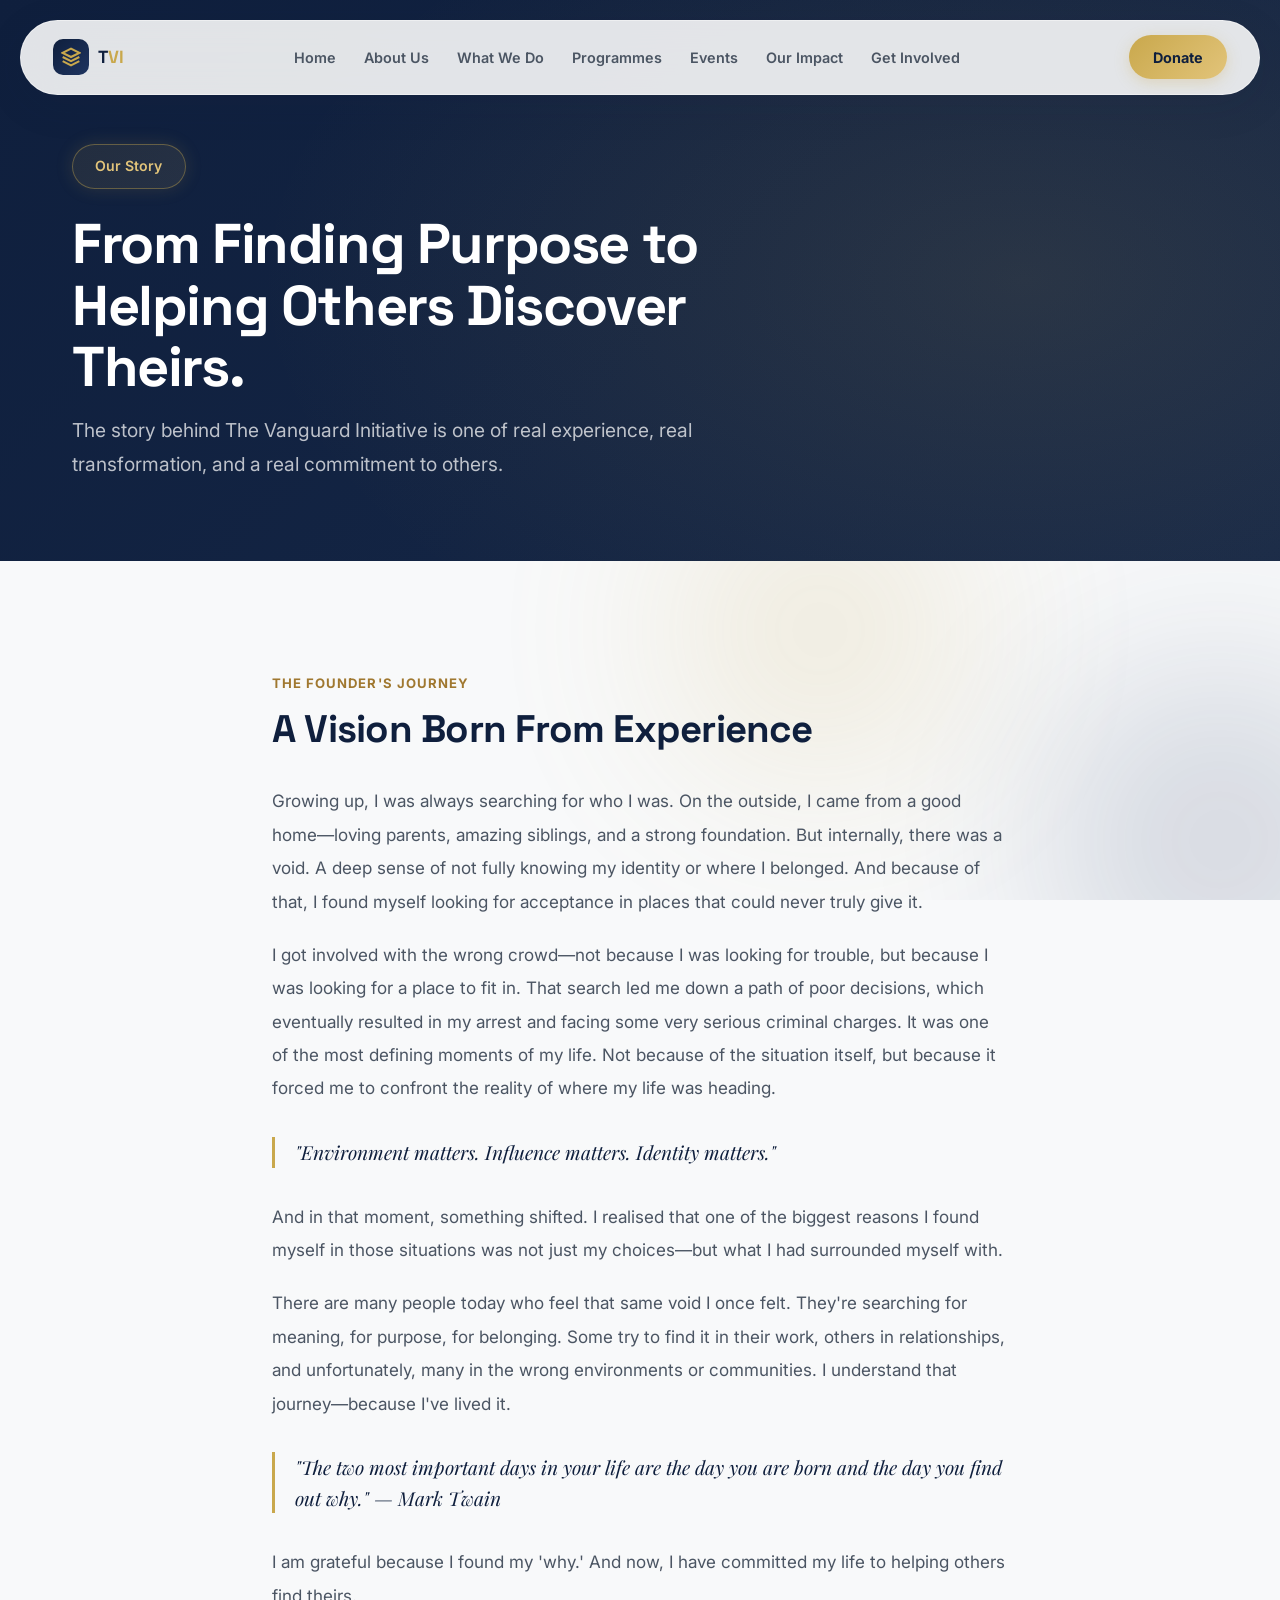
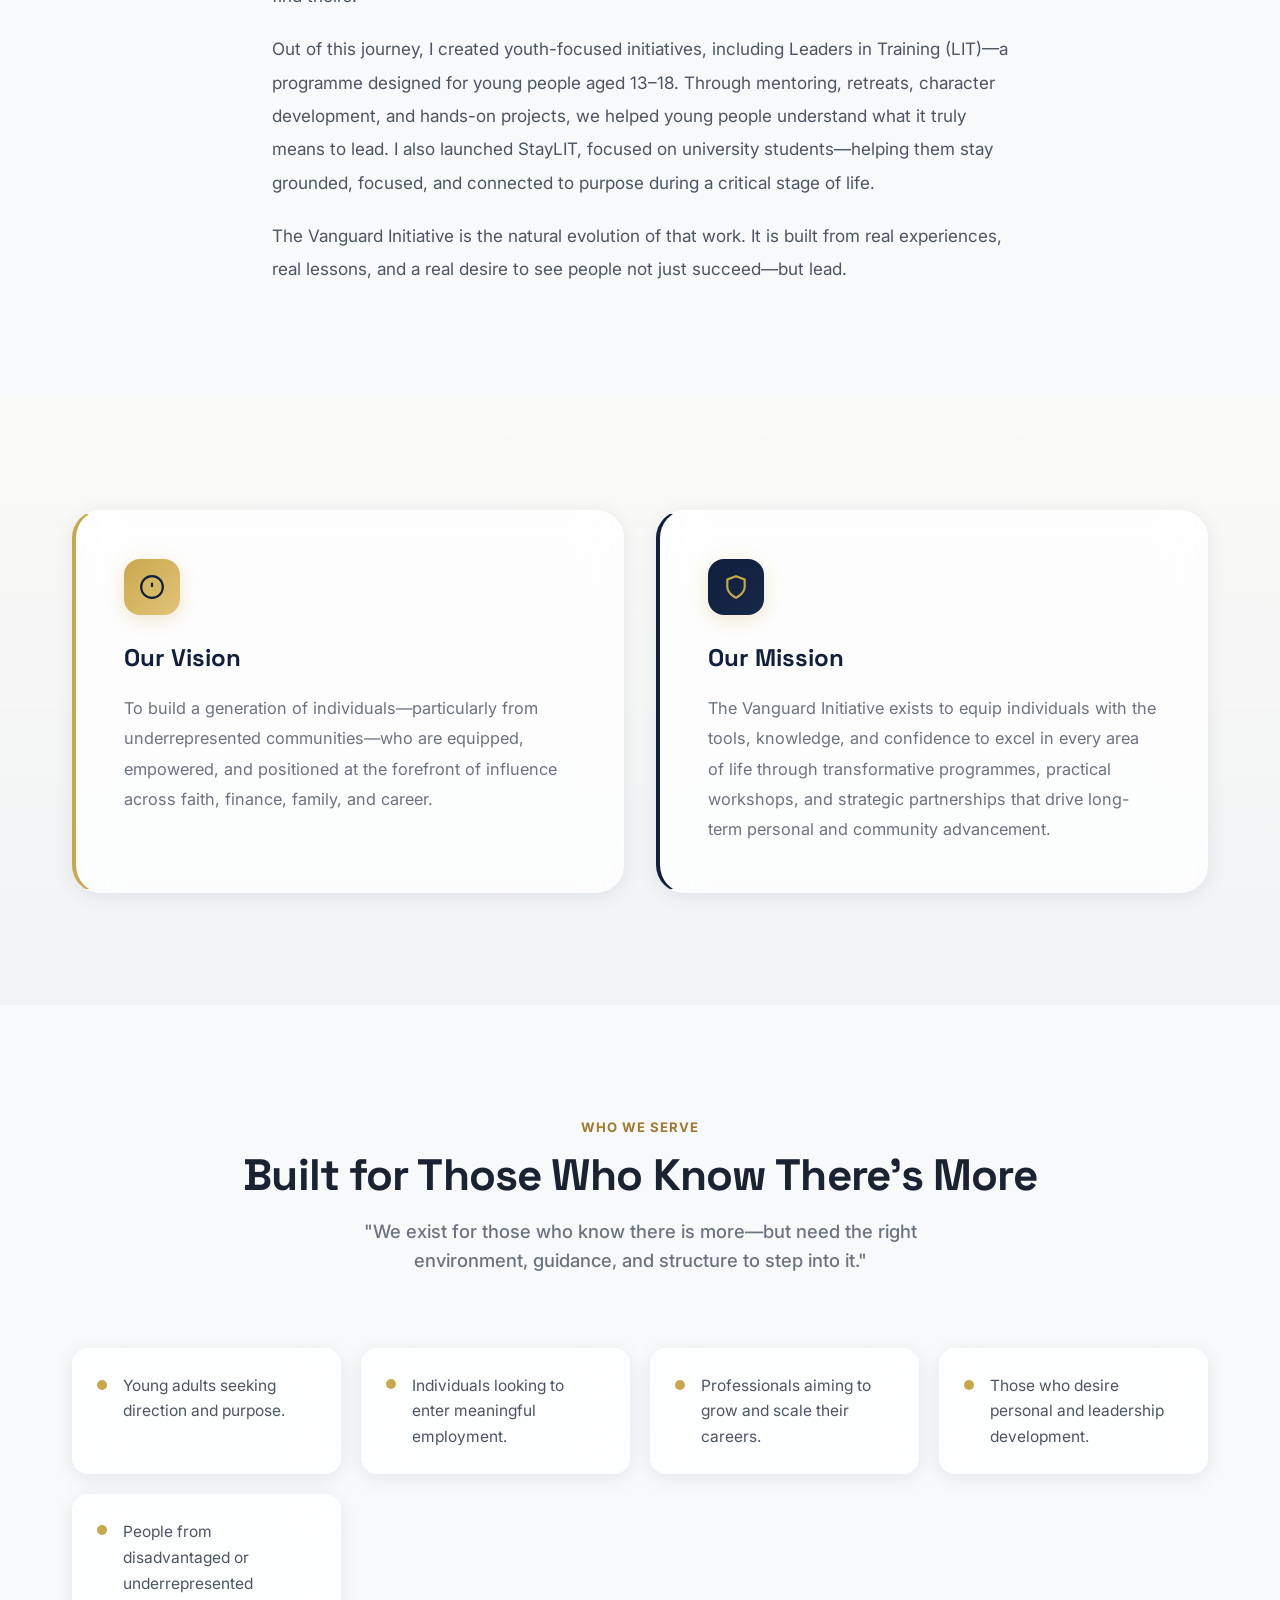
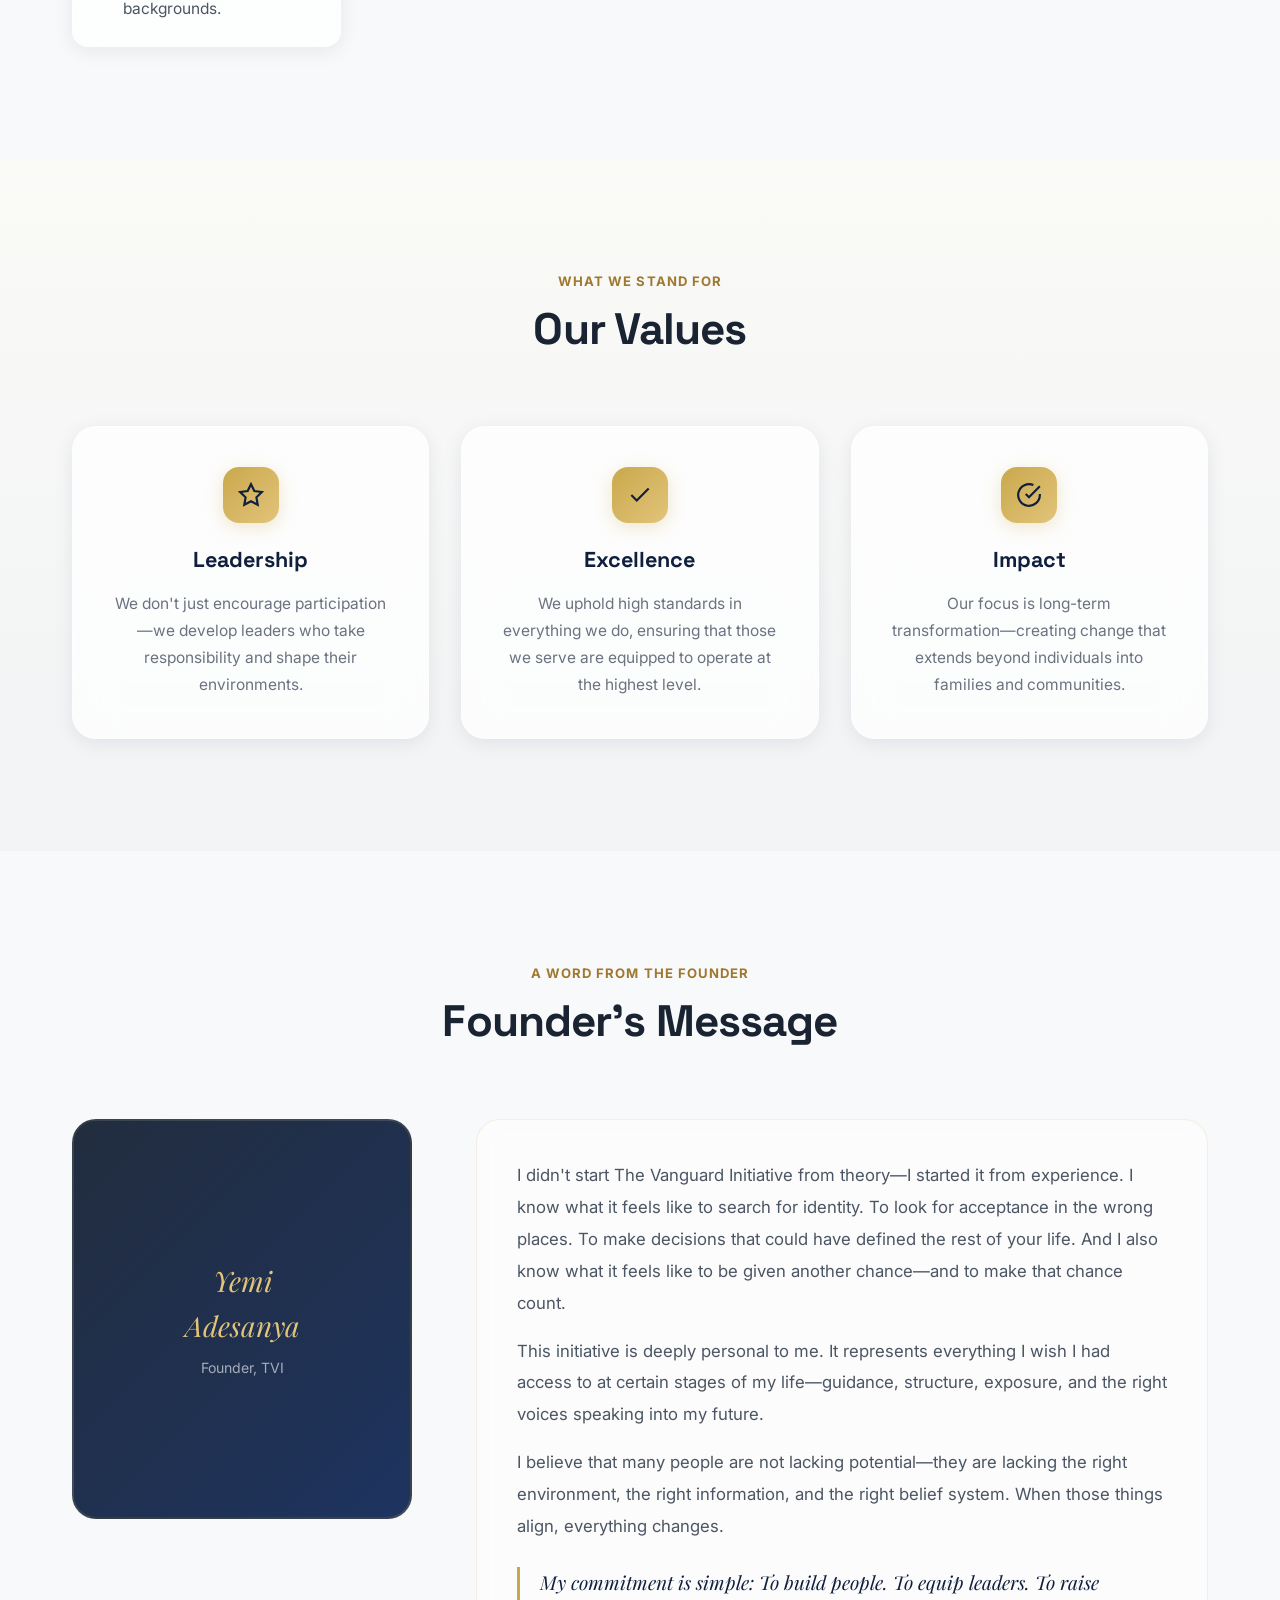
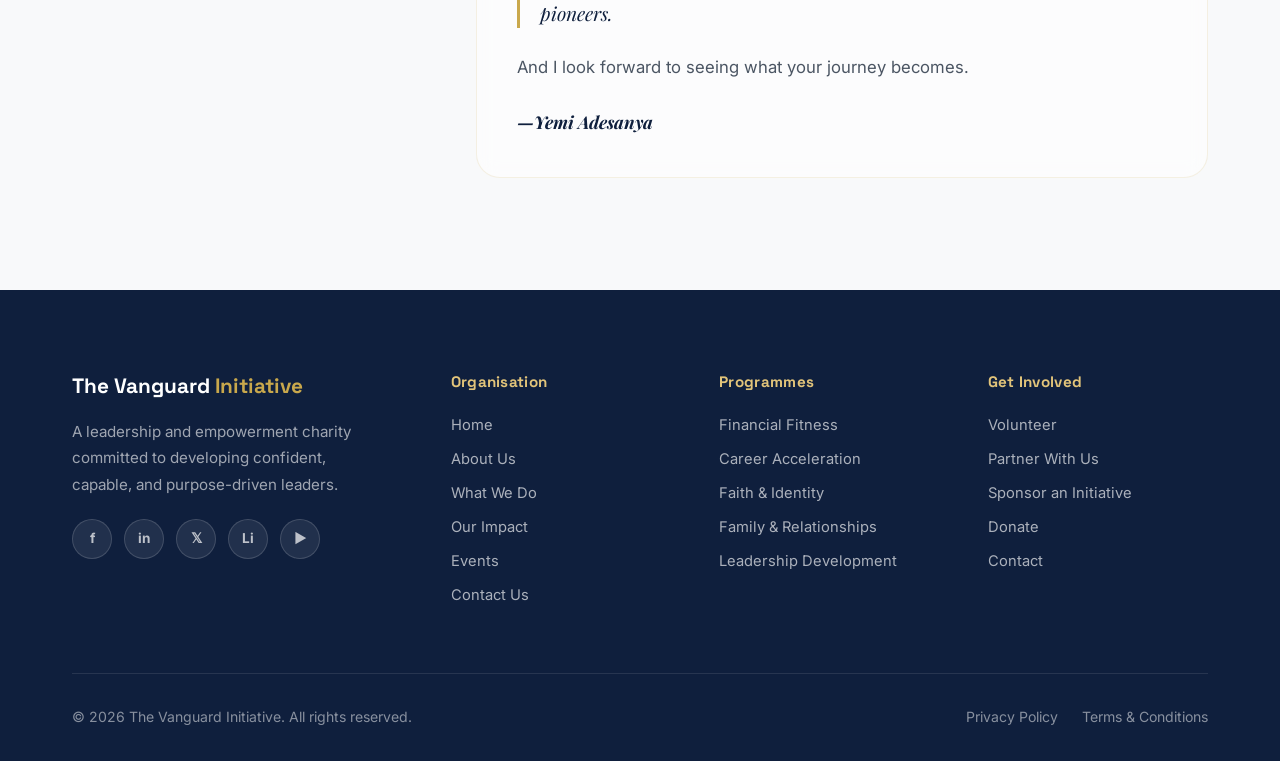
==== commit 04770d2a: "Initial commit — TVI website edits" ====
--- a/about.html
+++ b/about.html
@@ -157,7 +157,7 @@
       <div class="founder-wrap">
         <div class="founder-img">
           <div class="founder-img-inner">
-            <span class="serif">Pastor Yemi<br>Adesanya</span>
+            <span class="serif">Yemi<br>Adesanya</span>
             <p style="color:rgba(255,255,255,0.6);font-size:0.88rem;margin-top:0.5rem;">Founder, TVI</p>
           </div>
         </div>
@@ -169,7 +169,7 @@
             <div class="pull-quote" style="margin:1.5rem 0;">My commitment is simple: To build people. To equip leaders. To raise pioneers.</div>
             <p>And I look forward to seeing what your journey becomes.</p>
           </blockquote>
-          <p class="founder-sig">— Pastor Yemi Adesanya</p>
+          <p class="founder-sig">—Yemi Adesanya</p>
         </div>
       </div>
     </div>
@@ -279,7 +279,7 @@
       <div class="founder-wrap">
         <div class="founder-img">
           <div class="founder-img-inner">
-            <span class="serif">Pastor Yemi<br>Adesanya</span>
+            <span class="serif">Yemi<br>Adesanya</span>
             <p style="color:rgba(255,255,255,0.6);font-size:0.88rem;margin-top:0.5rem;">Founder, TVI</p>
           </div>
         </div>
@@ -291,7 +291,7 @@
             <div class="pull-quote" style="margin:1.5rem 0;">My commitment is simple: To build people. To equip leaders. To raise pioneers.</div>
             <p>And I look forward to seeing what your journey becomes.</p>
           </blockquote>
-          <p class="founder-sig">— Pastor Yemi Adesanya</p>
+          <p class="founder-sig">—Yemi Adesanya</p>
         </div>
       </div>
     </div>
